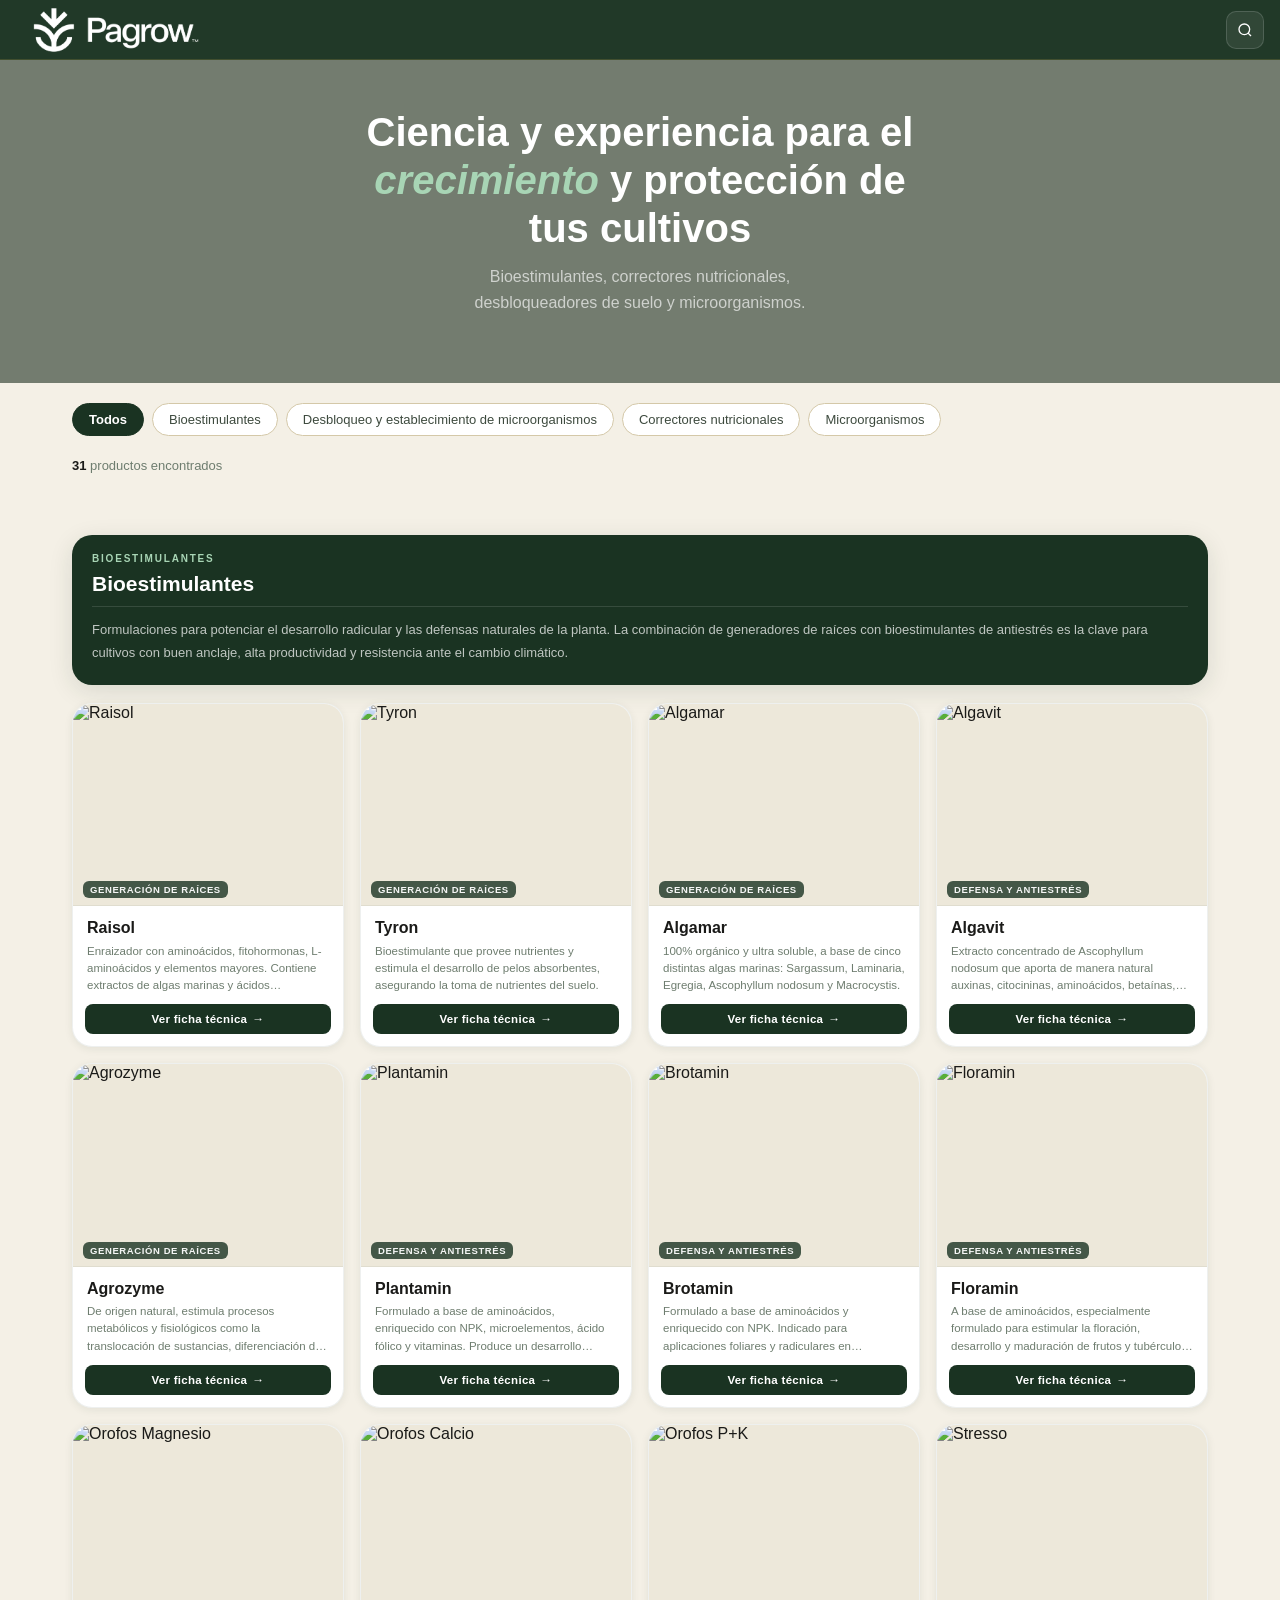
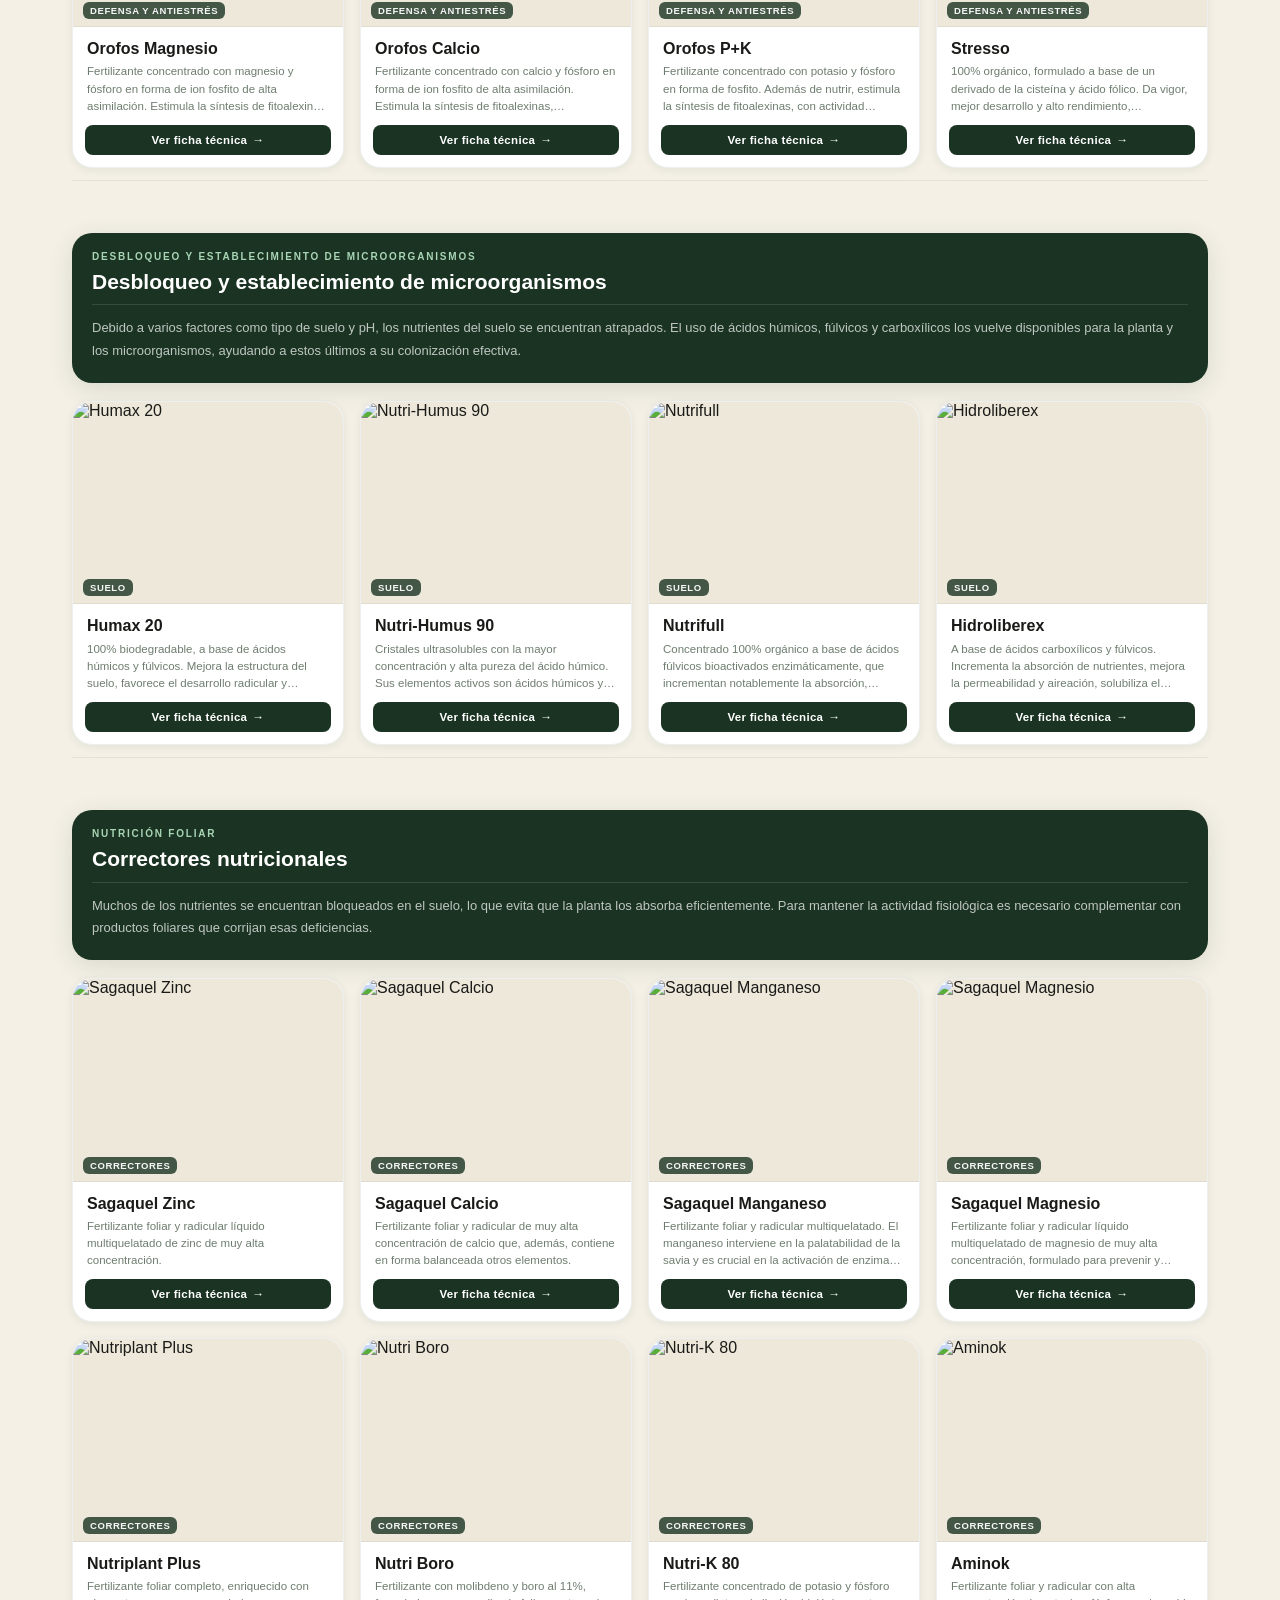
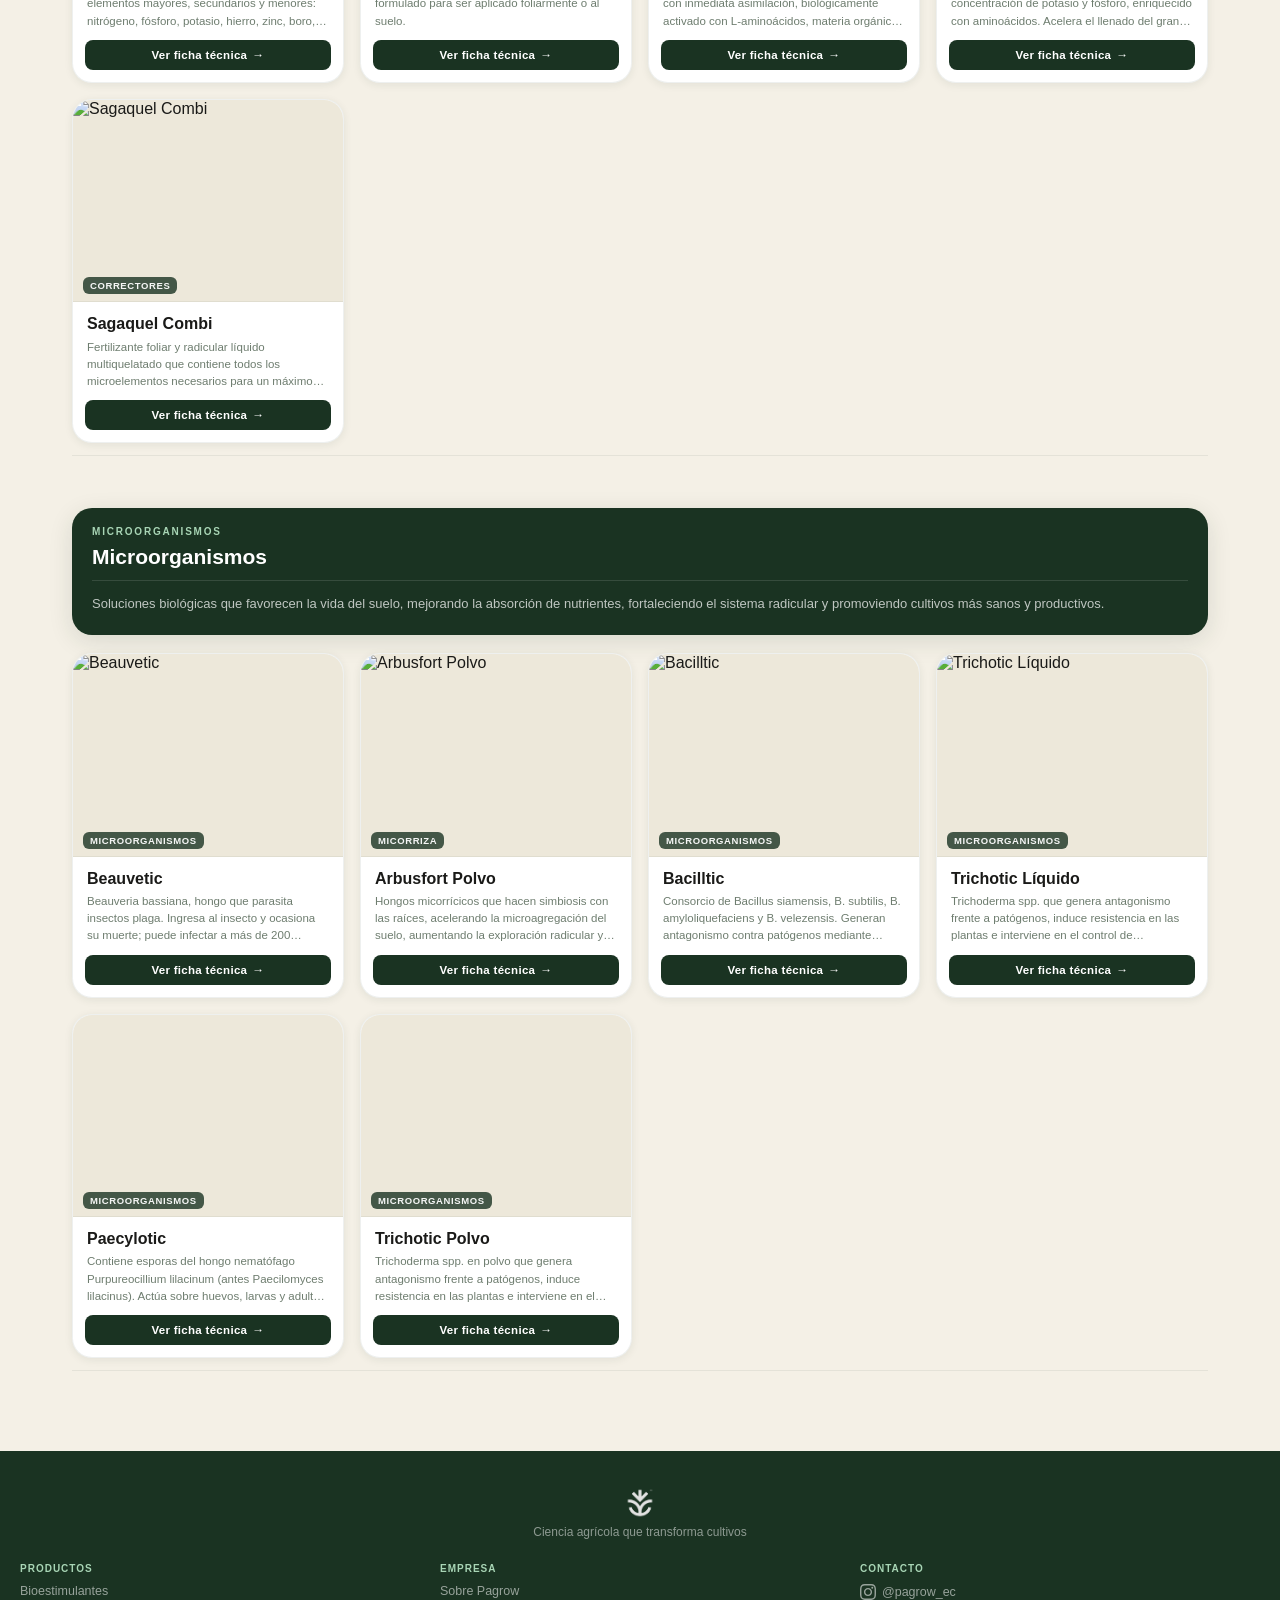
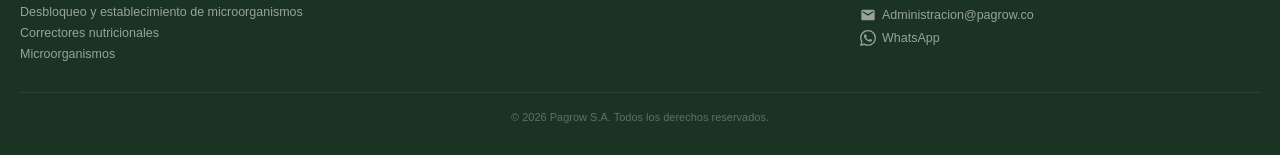
==== index.html @ 174c48c1 "correciones banner" ====
<!doctype html>
<html lang="es">
    <head>
        <meta charset="UTF-8" />
        <meta name="viewport" content="width=device-width, initial-scale=1.0" />
        <title>Pagrow – Catálogo de Productos Agrícolas</title>

        <!-- SEO -->
        <meta
            name="description"
            content="Catálogo de bioestimulantes, correctores nutricionales, desbloqueadores de suelo y microorganismos de Pagrow. Ciencia agrícola para el crecimiento y protección de tus cultivos en Ecuador."
        />
        <meta
            name="keywords"
            content="bioestimulantes, correctores nutricionales, microorganismos agrícolas, fertilizantes Ecuador, Pagrow, cultivos"
        />
        <meta name="robots" content="index, follow" />
        <meta name="author" content="Pagrow S.A." />

        <!-- Open Graph -->
        <meta property="og:type" content="website" />
        <meta
            property="og:title"
            content="Pagrow – Catálogo de Productos Agrícolas"
        />
        <meta
            property="og:description"
            content="Bioestimulantes, correctores nutricionales, desbloqueadores de suelo y microorganismos para potenciar tus cultivos."
        />
        <meta
            property="og:image"
            content="https://pagrow.es/assets/images/logos-pagrow/png/color/ISOTIPO_BLANCO.png"
        />
        <meta property="og:url" content="https://pagrow.es/" />
        <meta property="og:locale" content="es_EC" />

        <!-- Twitter -->
        <meta name="twitter:card" content="summary_large_image" />
        <meta
            name="twitter:title"
            content="Pagrow – Catálogo de Productos Agrícolas"
        />
        <meta
            name="twitter:description"
            content="Bioestimulantes, correctores nutricionales, desbloqueadores de suelo y microorganismos para potenciar tus cultivos."
        />
        <meta
            name="twitter:image"
            content="https://pagrow.es/assets/images/logos-pagrow/png/color/ISOTIPO_BLANCO.png"
        />

        <!-- Security Headers (meta fallback — enforce via server headers in production) -->
        <meta
            http-equiv="Content-Security-Policy"
            content="default-src 'self'; script-src 'self'; style-src 'self'; img-src 'self' data: https:; font-src 'self'; connect-src 'self'; object-src 'none'; base-uri 'self'; form-action 'self'; frame-ancestors 'none';"
        />
        <meta http-equiv="X-Content-Type-Options" content="nosniff" />
        <meta
            http-equiv="Referrer-Policy"
            content="strict-origin-when-cross-origin"
        />
        <meta
            http-equiv="Permissions-Policy"
            content="geolocation=(), microphone=(), camera=()"
        />

        <!-- Canonical -->
        <link rel="canonical" href="https://pagrow.es/" />

        <!-- Favicon -->
        <link
            rel="icon"
            type="image/png"
            sizes="32x32"
            href="assets/images/favicon/favicon-32x32.png"
        />
        <link
            rel="apple-touch-icon"
            href="assets/images/favicon/favicon-32x32.webp"
        />

        <!-- Structured Data -->
        <script type="application/ld+json">
            {
                "@context": "https://schema.org",
                "@type": "Organization",
                "name": "Pagrow S.A.",
                "url": "https://pagrow.es",
                "logo": "https://pagrow.es/assets/images/logos-pagrow/png/color/ISOTIPO_BLANCO.png",
                "description": "Bioestimulantes, correctores nutricionales, desbloqueadores de suelo y microorganismos para potenciar cultivos en Ecuador.",
                "areaServed": {
                    "@type": "Country",
                    "name": "Ecuador"
                }
            }
        </script>
        <script type="application/ld+json">
            {
                "@context": "https://schema.org",
                "@type": "WebSite",
                "name": "Pagrow – Catálogo de Productos Agrícolas",
                "url": "https://pagrow.es"
            }
        </script>

        <link rel="stylesheet" href="assets/css/styles.css" />
    </head>
    <body>
        <!-- ════════ HEADER ════════ -->
        <header class="header">
            <a href="#" class="logo">
                <img
                    src="assets/images/logos-pagrow/png/blanco-y-negro/HORIZONTAL_CLARO.png"
                    alt="Pagrow"
                    class="logo-img"
                    width="4501"
                    height="4501"
                />
            </a>
            <div class="header-actions">
                <button
                    class="icon-btn"
                    id="searchToggle"
                    title="Buscar"
                    aria-label="Abrir buscador de productos"
                >
                    <svg
                        width="16"
                        height="16"
                        viewBox="0 0 24 24"
                        fill="none"
                        stroke="currentColor"
                        stroke-width="2"
                        aria-hidden="true"
                        focusable="false"
                    >
                        <circle cx="11" cy="11" r="8" />
                        <path d="m21 21-4.35-4.35" />
                    </svg>
                </button>
            </div>
        </header>

        <!-- ════════ SEARCH ════════ -->
        <div class="search-wrap" id="searchWrap">
            <div class="search-input-row">
                <svg
                    class="s-icon"
                    width="15"
                    height="15"
                    viewBox="0 0 24 24"
                    fill="none"
                    stroke="currentColor"
                    stroke-width="2"
                    aria-hidden="true"
                    focusable="false"
                >
                    <circle cx="11" cy="11" r="8" />
                    <path d="m21 21-4.35-4.35" />
                </svg>
                <label for="searchInput" class="sr-only">Buscar producto</label>
                <input
                    type="text"
                    id="searchInput"
                    placeholder="Buscar producto, p. ej. Tyron, Beauvetic…"
                />
            </div>
        </div>

        <!-- ════════ HERO ════════ -->
        <section class="hero">
            <div class="hero-content">
                <h1>
                    Ciencia y experiencia para el <em>crecimiento</em> y
                    protección de tus cultivos
                </h1>
                <p>
                    Bioestimulantes, correctores nutricionales, desbloqueadores
                    de suelo y microorganismos.
                </p>
            </div>
        </section>

        <!-- ════════ CATALOG BODY ════════ -->
        <main class="catalog-body" id="catalogBody">
            <nav class="tab-bar" aria-label="Filtrar por categoría">
                <button class="tab-chip active" data-cat="all">Todos</button>
                <button class="tab-chip" data-cat="bioestimulantes">
                    Bioestimulantes
                </button>
                <button class="tab-chip" data-cat="suelo">
                    Desbloqueo y establecimiento de microorganismos
                </button>
                <button class="tab-chip" data-cat="correctores">
                    Correctores nutricionales
                </button>
                <button class="tab-chip" data-cat="micro">
                    Microorganismos
                </button>
            </nav>
            <div class="results-bar">
                <div class="results-count">
                    <strong id="resultsNum">30</strong> productos encontrados
                </div>
            </div>
            <div id="categorySections"></div>
            <div class="empty-state" id="emptyState">
                <div class="empty-title">Sin resultados</div>
                <div class="empty-sub">Prueba con otro nombre o categoría</div>
            </div>
        </main>

        <!-- ════════ FOOTER ════════ -->
        <footer class="footer">
            <div class="footer-logo">
                <img
                    src="assets/images/logos-pagrow/png/color/ISOTIPO_BLANCO.png"
                    alt="Isotipo Pagrow"
                    class="footer-logo-img"
                    width="4500"
                    height="4500"
                />
            </div>
            <div class="footer-tagline">
                Ciencia agrícola que transforma cultivos
            </div>
            <div class="footer-grid">
                <div class="footer-col">
                    <div class="footer-col-title">Productos</div>
                    <a href="index.html#bioestimulantes">Bioestimulantes</a>
                    <a href="index.html#suelo"
                        >Desbloqueo y establecimiento de microorganismos</a
                    >
                    <a href="index.html#correctores"
                        >Correctores nutricionales</a
                    >
                    <a href="index.html#micro">Microorganismos</a>
                </div>
                <div class="footer-col">
                    <div class="footer-col-title">Empresa</div>
                    <a href="sobre-nosotros.html">Sobre Pagrow</a>
                </div>
                <div class="footer-col">
                    <div class="footer-col-title">Contacto</div>
                    <a
                        href="https://www.instagram.com/pagrow_ec/"
                        target="_blank"
                        rel="noopener noreferrer"
                        ><svg xmlns="http://www.w3.org/2000/svg" width="16" height="16" viewBox="0 0 24 24" fill="currentColor" aria-hidden="true" style="vertical-align:-2px"><path d="M12 2.163c3.204 0 3.584.012 4.85.07 3.252.148 4.771 1.691 4.919 4.919.058 1.265.069 1.645.069 4.849 0 3.205-.012 3.584-.069 4.849-.149 3.225-1.664 4.771-4.919 4.919-1.266.058-1.644.07-4.85.07-3.204 0-3.584-.012-4.849-.07-3.26-.149-4.771-1.699-4.919-4.92-.058-1.265-.07-1.644-.07-4.849 0-3.204.013-3.583.07-4.849.149-3.227 1.664-4.771 4.919-4.919 1.266-.057 1.645-.069 4.849-.069zm0-2.163c-3.259 0-3.667.014-4.947.072-4.358.2-6.78 2.618-6.98 6.98-.059 1.281-.073 1.689-.073 4.948 0 3.259.014 3.668.072 4.948.2 4.358 2.618 6.78 6.98 6.98 1.281.058 1.689.072 4.948.072 3.259 0 3.668-.014 4.948-.072 4.354-.2 6.782-2.618 6.979-6.98.059-1.28.073-1.689.073-4.948 0-3.259-.014-3.667-.072-4.947-.196-4.354-2.617-6.78-6.979-6.98-1.281-.059-1.69-.073-4.949-.073zm0 5.838c-3.403 0-6.162 2.759-6.162 6.162s2.759 6.163 6.162 6.163 6.162-2.759 6.162-6.163c0-3.403-2.759-6.162-6.162-6.162zm0 10.162c-2.209 0-4-1.79-4-4 0-2.209 1.791-4 4-4s4 1.791 4 4c0 2.21-1.791 4-4 4zm6.406-11.845c-.796 0-1.441.645-1.441 1.44s.645 1.44 1.441 1.44c.795 0 1.439-.645 1.439-1.44s-.644-1.44-1.439-1.44z"/></svg> @pagrow_ec</a
                    >
                    <a href="mailto:Administracion@pagrow.co"
                        ><svg xmlns="http://www.w3.org/2000/svg" width="16" height="16" viewBox="0 0 24 24" fill="currentColor" aria-hidden="true" style="vertical-align:-2px"><path d="M20 4H4c-1.1 0-2 .9-2 2v12c0 1.1.9 2 2 2h16c1.1 0 2-.9 2-2V6c0-1.1-.9-2-2-2zm0 4l-8 5-8-5V6l8 5 8-5v2z"/></svg> Administracion@pagrow.co</a
                    >
                    <a
                        href="https://wa.me/593999406826?text=Hola%2C%20me%20gustar%C3%ADa%20obtener%20m%C3%A1s%20informaci%C3%B3n%20sobre%20los%20productos%20Pagrow."
                        target="_blank"
                        rel="noopener noreferrer"
                        ><svg xmlns="http://www.w3.org/2000/svg" width="16" height="16" viewBox="0 0 24 24" fill="currentColor" aria-hidden="true" style="vertical-align:-2px"><path d="M17.472 14.382c-.297-.149-1.758-.867-2.03-.967-.273-.099-.471-.148-.67.15-.197.297-.767.966-.94 1.164-.173.199-.347.223-.644.075-.297-.15-1.255-.463-2.39-1.475-.883-.788-1.48-1.761-1.653-2.059-.173-.297-.018-.458.13-.606.134-.133.298-.347.446-.52.149-.174.198-.298.298-.497.099-.198.05-.371-.025-.52-.075-.149-.669-1.612-.916-2.207-.242-.579-.487-.5-.669-.51-.173-.008-.371-.01-.57-.01-.198 0-.52.074-.792.372-.272.297-1.04 1.016-1.04 2.479 0 1.462 1.065 2.875 1.213 3.074.149.198 2.096 3.2 5.077 4.487.709.306 1.262.489 1.694.625.712.227 1.36.195 1.871.118.571-.085 1.758-.719 2.006-1.413.248-.694.248-1.289.173-1.413-.074-.124-.272-.198-.57-.347m-5.421 7.403h-.004a9.87 9.87 0 01-5.031-1.378l-.361-.214-3.741.982.998-3.648-.235-.374a9.86 9.86 0 01-1.51-5.26c.001-5.45 4.436-9.884 9.888-9.884 2.64 0 5.122 1.03 6.988 2.898a9.825 9.825 0 012.893 6.994c-.003 5.45-4.437 9.884-9.885 9.884m8.413-18.297A11.815 11.815 0 0012.05 0C5.495 0 .16 5.335.157 11.892c0 2.096.547 4.142 1.588 5.945L.057 24l6.305-1.654a11.882 11.882 0 005.683 1.448h.005c6.554 0 11.89-5.335 11.893-11.893a11.821 11.821 0 00-3.48-8.413z"/></svg> WhatsApp</a
                    >
                </div>
            </div>
            <div class="footer-bottom">
                <div class="footer-copy">
                    © 2026 Pagrow S.A. Todos los derechos reservados.
                </div>
            </div>
        </footer>

        <!-- ════════ MODAL ════════ -->
        <div
            class="modal-overlay"
            id="modalOverlay"
            role="dialog"
            aria-modal="true"
            aria-labelledby="modalName"
            aria-hidden="true"
        >
            <div class="modal-sheet" id="modalSheet">
                <div class="modal-handle"></div>
                <div class="modal-header">
                    <button
                        class="modal-close"
                        id="modalClose"
                        aria-label="Cerrar"
                    >
                        &#x2715;
                    </button>
                </div>
                <div class="modal-body" id="modalBody"></div>
            </div>
        </div>

        <script src="assets/js/data.js"></script>
        <script src="assets/js/app.js"></script>
    </body>
</html>
---- assets/css/styles.css ----
:root {
    --forest: #1a3322;
    --forest-mid: #2c5040;
    --sage: #4a7c5f;
    --moss: #6b9e7e;
    --mint: #a8d5b5;
    --cream: #f4f0e6;
    --parchment: #ede8da;
    --gold: #c8a84b;
    --gold-light: #e8c96a;
    --sand: #d4c8a8;
    --text-dark: #1a1a18;
    --text-mid: #3d4a3e;
    --text-light: #6e7d6f;
    --white: #ffffff;
    --shadow-sm: 0 2px 8px rgba(26, 51, 34, 0.08);
    --shadow-md: 0 6px 24px rgba(26, 51, 34, 0.12);
    --shadow-lg: 0 16px 48px rgba(26, 51, 34, 0.18);
    --radius-sm: 8px;
    --radius-md: 14px;
    --radius-lg: 20px;
    --radius-xl: 28px;
}

*,
*::before,
*::after {
    box-sizing: border-box;
    margin: 0;
    padding: 0;
}

html {
    scroll-behavior: smooth;
}

.sr-only {
    position: absolute;
    width: 1px;
    height: 1px;
    padding: 0;
    margin: -1px;
    overflow: hidden;
    clip: rect(0, 0, 0, 0);
    white-space: nowrap;
    border: 0;
}

body {
    font-family: Arial, sans-serif;
    background: var(--cream);
    color: var(--text-dark);
    min-height: 100vh;
    overflow-x: hidden;
}

/* ══════════════════ HEADER ══════════════════ */
.header {
    position: sticky;
    top: 0;
    z-index: 100;
    background: rgba(26, 51, 34, 0.97);
    backdrop-filter: blur(12px);
    border-bottom: 1px solid rgba(200, 168, 75, 0.2);
    padding: 0 16px;
    height: 60px;
    display: flex;
    align-items: center;
    justify-content: space-between;
}

.logo {
    display: flex;
    align-items: center;
    gap: 8px;
    text-decoration: none;
}
.logo-img {
    height: 200px;
    width: auto;
    display: block;
}
.footer-logo-img {
    height: 32px;
    width: auto;
    display: block;
    margin: 0 auto;
}

.header-actions {
    display: flex;
    gap: 6px;
    align-items: center;
}
.icon-btn {
    width: 38px;
    height: 38px;
    border: 1px solid rgba(255, 255, 255, 0.15);
    background: rgba(255, 255, 255, 0.07);
    border-radius: 10px;
    display: flex;
    align-items: center;
    justify-content: center;
    cursor: pointer;
    transition: all 0.2s;
    color: var(--white);
}
.icon-btn:hover {
    background: rgba(255, 255, 255, 0.15);
    border-color: var(--gold);
}

/* ══════════════════ SEARCH BAR ══════════════════ */
.search-wrap {
    background: var(--forest);
    padding: 10px 16px 12px;
    border-bottom: 1px solid rgba(200, 168, 75, 0.1);
    display: none;
}
.search-wrap.open {
    display: block;
}
.search-input-row {
    display: flex;
    gap: 8px;
    align-items: center;
    background: rgba(255, 255, 255, 0.1);
    border: 1px solid rgba(200, 168, 75, 0.25);
    border-radius: var(--radius-md);
    padding: 8px 14px;
}
.search-input-row input {
    flex: 1;
    background: none;
    border: none;
    outline: none;
    color: var(--white);
    font-family: Arial, sans-serif;
    font-size: 14px;
}
.search-input-row input::placeholder {
    color: rgba(255, 255, 255, 0.4);
}
.s-icon {
    color: rgba(255, 255, 255, 0.5);
    flex-shrink: 0;
}

/* ══════════════════ HERO ══════════════════ */
.hero {
    position: relative;
    overflow: hidden;
    background: url("../images/atardecer_banner.webp") center / cover no-repeat;
    padding: 48px 20px 44px;
    text-align: center;
}
.hero::before {
    content: "";
    position: absolute;
    inset: 0;
    background: rgba(10, 30, 15, 0.55);
}
.hero-content {
    position: relative;
    z-index: 1;
}
.hero h1 {
    font-family: Arial, sans-serif;
    font-size: clamp(26px, 7vw, 40px);
    line-height: 1.2;
    color: var(--white);
    margin-bottom: 12px;
    max-width: 560px;
    margin-left: auto;
    margin-right: auto;
}
.hero h1 em {
    font-style: italic;
    color: var(--mint);
}
.hero p {
    font-size: 16px;
    line-height: 1.6;
    color: rgba(255, 255, 255, 0.65);
    max-width: 380px;
    margin: 0 auto 24px;
}

/* ══════════════════ CATALOG BODY ══════════════════ */
.catalog-body {
    padding: 0 16px 40px;
}

.tab-bar {
    display: flex;
    gap: 8px;
    overflow-x: auto;
    padding: 20px 0 8px;
    scrollbar-width: none;
    -ms-overflow-style: none;
}
.tab-bar::-webkit-scrollbar {
    display: none;
}
.tab-chip {
    flex-shrink: 0;
    background: var(--white);
    border: 1.5px solid var(--sand);
    border-radius: 100px;
    padding: 8px 16px;
    font-size: 13px;
    color: var(--text-mid);
    cursor: pointer;
    transition: all 0.15s;
    white-space: nowrap;
}
.tab-chip:hover {
    border-color: var(--sage);
    color: var(--forest);
}
.tab-chip.active {
    background: var(--forest);
    border-color: var(--forest);
    color: var(--white);
    font-weight: 600;
}

.results-bar {
    display: flex;
    align-items: center;
    justify-content: space-between;
    padding: 14px 0 10px;
}
.results-count {
    font-size: 13px;
    color: var(--text-light);
}
.results-count strong {
    color: var(--text-dark);
    font-weight: 600;
}

/* ══════════════════ CATEGORY BANNER ══════════════════ */
.cat-banner {
    margin: 52px 0 18px;
    border-radius: var(--radius-lg);
    overflow: hidden;
    background: var(--forest);
    box-shadow: var(--shadow-md);
    animation: fadeInUp 0.35s ease both;
}

/* Inner content */
.cat-banner-inner {
    padding: 18px 20px 20px;
    position: relative;
    overflow: hidden;
}

/* Eyebrow — small label above the title */
.cat-eyebrow {
    font-size: 10px;
    font-weight: 700;
    text-transform: uppercase;
    letter-spacing: 1.8px;
    margin-bottom: 7px;
    color: var(--mint);
}

.cat-title {
    font-size: 21px;
    font-weight: 800;
    color: var(--white);
    line-height: 1.2;
    margin-bottom: 10px;
}

/* Separator line before description */
.cat-desc-wrap {
    border-top: 1px solid rgba(255, 255, 255, 0.12);
    padding-top: 12px;
}

.cat-desc {
    font-size: 13px;
    line-height: 1.75;
    color: rgba(255, 255, 255, 0.72);
}

/* ══════════════════ PRODUCT GRID ══════════════════ */
.product-grid {
    display: grid;
    grid-template-columns: 1fr 1fr;
    gap: 10px;
    padding-bottom: 12px;
    border-bottom: 1px solid rgba(26, 51, 34, 0.07);
}
@media (min-width: 480px) {
    .product-grid {
        grid-template-columns: repeat(2, 1fr);
        gap: 12px;
    }
}
@media (min-width: 700px) {
    .product-grid {
        grid-template-columns: repeat(3, 1fr);
        gap: 14px;
    }
    .catalog-body {
        padding: 0 24px 60px;
    }
}
@media (min-width: 1024px) {
    .product-grid {
        grid-template-columns: repeat(4, 1fr);
        gap: 16px;
    }
    .catalog-body {
        max-width: 1200px;
        margin: 0 auto;
        padding: 0 32px 80px;
    }
}

/* ══════════════════ PRODUCT BADGE ══════════════════ */
.product-badge {
    position: absolute;
    top: 10px;
    left: 10px;
    z-index: 2;
    background: var(--gold);
    color: var(--forest);
    font-size: 9.5px;
    font-weight: 800;
    text-transform: uppercase;
    letter-spacing: 0.8px;
    padding: 4px 9px;
    border-radius: 6px;
    box-shadow: 0 2px 8px rgba(200, 168, 75, 0.45);
    pointer-events: none;
    white-space: nowrap;
}

/* ══════════════════ PRODUCT CARD ══════════════════ */
.product-card {
    background: var(--white);
    border: 1px solid rgba(26, 51, 34, 0.07);
    border-radius: var(--radius-lg);
    overflow: hidden;
    cursor: pointer;
    transition: all 0.25s cubic-bezier(0.4, 0, 0.2, 1);
    display: flex;
    flex-direction: column;
    position: relative;
    box-shadow: var(--shadow-sm);
}
.product-card:hover {
    transform: translateY(-3px);
    box-shadow: var(--shadow-md);
    border-color: rgba(74, 124, 95, 0.25);
}
.product-card:active {
    transform: translateY(-1px);
}

.card-image {
    width: 100%;
    aspect-ratio: 4 / 3;
    overflow: hidden;
    background: var(--parchment);
    border-bottom: 1px solid rgba(26, 51, 34, 0.06);
}
.card-image img {
    width: 100%;
    height: 100%;
    object-fit: cover;
    display: block;
}

.card-top {
    padding: 10px 14px 6px;
    display: flex;
    align-items: center;
}
.cat-tag {
    font-size: 9.5px;
    letter-spacing: 0.6px;
    font-weight: 600;
    text-transform: uppercase;
    padding: 3px 7px;
    border-radius: 6px;
    white-space: nowrap;
}

/* category colors */
.cat-bio .cat-tag {
    background: #d4eddb;
    color: #2a6e42;
}
.cat-suelo .cat-tag {
    background: #edddd4;
    color: #6e4a2a;
}
.cat-correctores .cat-tag {
    background: #ede8d4;
    color: #6e5e2a;
}
.cat-micro .cat-tag {
    background: #e5d4ed;
    color: #5e2a6e;
}

.card-body {
    padding: 4px 14px 12px;
    flex: 1;
}
.product-name {
    font-family: Arial, sans-serif;
    font-size: 16px;
    font-weight: 700;
    color: var(--text-dark);
    margin-bottom: 5px;
    line-height: 1.2;
}
.product-desc {
    font-size: 11.5px;
    line-height: 1.5;
    color: var(--text-light);
    display: -webkit-box;
    -webkit-line-clamp: 3;
    -webkit-box-orient: vertical;
    overflow: hidden;
}

.card-footer {
    padding: 0 12px 12px;
}
.btn-ficha {
    width: 100%;
    padding: 8px 12px;
    background: var(--forest);
    color: var(--white);
    border: none;
    border-radius: var(--radius-sm);
    font-family: Arial, sans-serif;
    font-size: 11.5px;
    font-weight: 600;
    letter-spacing: 0.3px;
    cursor: pointer;
    display: flex;
    align-items: center;
    justify-content: center;
    gap: 5px;
    transition: all 0.2s;
}
.btn-ficha:hover {
    background: var(--forest-mid);
}
.btn-ficha .arrow {
    font-size: 12px;
    transition: transform 0.2s;
}
.product-card:hover .btn-ficha .arrow {
    transform: translateX(2px);
}

/* ══════════════════ MODAL ══════════════════ */
.modal-overlay {
    position: fixed;
    inset: 0;
    z-index: 1000;
    background: rgba(10, 20, 14, 0.75);
    backdrop-filter: blur(6px);
    display: flex;
    align-items: flex-end;
    opacity: 0;
    pointer-events: none;
    transition: opacity 0.3s;
}
.modal-overlay.open {
    opacity: 1;
    pointer-events: auto;
}
@media (min-width: 600px) {
    .modal-overlay {
        align-items: center;
        justify-content: center;
        padding: 20px;
    }
}

.modal-sheet {
    width: 100%;
    max-width: 560px;
    background: var(--white);
    border-radius: var(--radius-xl) var(--radius-xl) 0 0;
    max-height: 92vh;
    overflow-y: auto;
    transform: translateY(100%);
    transition: transform 0.35s cubic-bezier(0.4, 0, 0.2, 1);
    scrollbar-width: thin;
    scrollbar-color: var(--sand) transparent;
}
@media (min-width: 600px) {
    .modal-sheet {
        border-radius: var(--radius-xl);
        max-height: 85vh;
    }
}
.modal-overlay.open .modal-sheet {
    transform: translateY(0);
}

.modal-handle {
    width: 36px;
    height: 4px;
    background: var(--sand);
    border-radius: 2px;
    margin: 12px auto 0;
}
@media (min-width: 600px) {
    .modal-handle {
        display: none;
    }
}

.modal-header {
    position: sticky;
    top: 0;
    z-index: 10;
    background: transparent;
    padding: 10px 12px;
    display: flex;
    align-items: center;
    justify-content: flex-end;
    pointer-events: none; /* let clicks pass through transparent area */
}
.modal-product-icon {
    width: 50px;
    height: 50px;
    border-radius: var(--radius-md);
    flex-shrink: 0;
    object-fit: cover;
}
.modal-title-block {
    flex: 1;
    min-width: 0;
}
.modal-product-name {
    font-family: Arial, sans-serif;
    font-size: 20px;
    font-weight: 700;
    color: var(--text-dark);
    line-height: 1.2;
}
.modal-cat-label {
    font-size: 11px;
    color: var(--text-light);
    margin-top: 2px;
}
.modal-close {
    width: 36px;
    height: 36px;
    flex-shrink: 0;
    background: rgba(255, 255, 255, 0.92);
    backdrop-filter: blur(6px);
    -webkit-backdrop-filter: blur(6px);
    border: none;
    border-radius: 10px;
    cursor: pointer;
    display: flex;
    align-items: center;
    justify-content: center;
    font-size: 18px;
    color: var(--text-mid);
    transition: all 0.2s;
    pointer-events: auto; /* restore clicks — parent header is pointer-events: none */
    box-shadow: 0 2px 8px rgba(0, 0, 0, 0.15);
}
.modal-close:hover {
    background: var(--sand);
    color: var(--forest);
}

.modal-body {
    padding: 20px 16px 24px;
}

.modal-desc {
    font-size: 14px;
    line-height: 1.7;
    color: var(--text-mid);
    margin-bottom: 20px;
}

.info-grid {
    display: grid;
    grid-template-columns: 1fr 1fr;
    gap: 10px;
    margin-bottom: 20px;
}
.info-card {
    background: var(--cream);
    border: 1px solid rgba(26, 51, 34, 0.07);
    border-radius: var(--radius-md);
    padding: 12px;
}
.info-card-label {
    font-size: 10px;
    font-weight: 600;
    text-transform: uppercase;
    letter-spacing: 0.8px;
    color: var(--text-light);
    margin-bottom: 4px;
}
.info-card-value {
    font-size: 13px;
    font-weight: 600;
    color: var(--forest);
}

.benefits-title {
    font-size: 13px;
    font-weight: 600;
    color: var(--text-dark);
    text-transform: uppercase;
    letter-spacing: 0.6px;
    margin-bottom: 10px;
}
.benefits-list {
    list-style: none;
    display: flex;
    flex-direction: column;
    gap: 6px;
    margin-bottom: 20px;
}
.benefit-item {
    display: flex;
    align-items: flex-start;
    gap: 8px;
    font-size: 13px;
    line-height: 1.5;
    color: var(--text-mid);
}
.benefit-dot {
    width: 18px;
    height: 18px;
    flex-shrink: 0;
    margin-top: 1px;
    background: rgba(74, 124, 95, 0.12);
    border-radius: 50%;
    display: flex;
    align-items: center;
    justify-content: center;
    font-size: 10px;
    color: var(--sage);
}

.composition-box {
    background: linear-gradient(135deg, var(--forest), var(--forest-mid));
    border-radius: var(--radius-md);
    padding: 14px 16px;
    margin-bottom: 20px;
}
.composition-title {
    font-size: 11px;
    font-weight: 600;
    text-transform: uppercase;
    letter-spacing: 0.8px;
    color: var(--mint);
    margin-bottom: 8px;
}
.composition-text {
    font-size: 13px;
    color: rgba(255, 255, 255, 0.8);
    line-height: 1.6;
}

.modal-actions {
    display: flex;
    flex-direction: column;
    gap: 8px;
}
.btn-download {
    display: flex;
    align-items: center;
    justify-content: center;
    gap: 8px;
    width: 100%;
    padding: 14px;
    background: linear-gradient(135deg, var(--gold), var(--gold-light));
    color: var(--forest);
    font-family: Arial, sans-serif;
    font-size: 14px;
    font-weight: 700;
    border: none;
    border-radius: var(--radius-md);
    cursor: pointer;
    text-decoration: none;
    transition: all 0.2s;
    box-shadow: 0 4px 16px rgba(200, 168, 75, 0.35);
}
.btn-download:hover {
    transform: translateY(-1px);
    box-shadow: 0 6px 20px rgba(200, 168, 75, 0.45);
}
.btn-contact {
    display: flex;
    align-items: center;
    justify-content: center;
    gap: 8px;
    width: 100%;
    padding: 12px;
    background: rgba(26, 51, 34, 0.06);
    color: var(--forest);
    font-family: Arial, sans-serif;
    font-size: 13px;
    font-weight: 600;
    border: 1.5px solid rgba(26, 51, 34, 0.15);
    border-radius: var(--radius-md);
    cursor: pointer;
    text-decoration: none;
    transition: all 0.2s;
}
.btn-contact:hover {
    background: rgba(26, 51, 34, 0.1);
}

/* ══════════════════ EMPTY STATE ══════════════════ */
.empty-state {
    text-align: center;
    padding: 60px 20px;
    display: none;
}
.empty-state.visible {
    display: block;
}
.empty-title {
    font-family: Arial, sans-serif;
    font-size: 20px;
    color: var(--text-dark);
    margin-bottom: 6px;
}
.empty-sub {
    font-size: 13px;
    color: var(--text-light);
}

/* ══════════════════ FOOTER ══════════════════ */
.footer {
    background: var(--forest);
    padding: 36px 20px 32px;
    text-align: center;
}
.footer-logo {
    margin-bottom: 6px;
    display: flex;
    justify-content: center;
}
.footer-tagline {
    font-size: 12px;
    color: rgba(255, 255, 255, 0.5);
    margin-bottom: 24px;
}
.footer-grid {
    display: grid;
    grid-template-columns: 1fr 1fr;
    gap: 20px;
    text-align: left;
    margin-bottom: 24px;
}
@media (min-width: 600px) {
    .footer-grid {
        grid-template-columns: repeat(3, 1fr);
    }
}
.footer-col-title {
    font-size: 10px;
    font-weight: 700;
    text-transform: uppercase;
    letter-spacing: 1px;
    color: var(--mint);
    margin-bottom: 10px;
}
.footer-col a {
    display: flex;
    align-items: center;
    gap: 6px;
    font-size: 12.5px;
    color: rgba(255, 255, 255, 0.55);
    text-decoration: none;
    margin-bottom: 7px;
    transition: color 0.15s;
}
.footer-col a:hover {
    color: var(--white);
}
.footer-bottom {
    border-top: 1px solid rgba(255, 255, 255, 0.08);
    padding-top: 18px;
    display: flex;
    flex-direction: column;
    align-items: center;
    gap: 8px;
}
.footer-copy {
    font-size: 11px;
    color: rgba(255, 255, 255, 0.3);
}

/* ══════════════════ ANIMATIONS ══════════════════ */
@keyframes fadeInUp {
    from {
        opacity: 0;
        transform: translateY(16px);
    }
    to {
        opacity: 1;
        transform: translateY(0);
    }
}
.product-card {
    animation: fadeInUp 0.4s ease both;
}

/* ══════════════════ CARD: OVERLAY TAG + FOOTER ══════════════════ */
.card-image {
    position: relative;
}

.card-tag-overlay {
    position: absolute;
    bottom: 8px;
    left: 10px;
    z-index: 1;
}
.card-tag-overlay .cat-tag {
    background: rgba(26, 51, 34, 0.8);
    color: rgba(255, 255, 255, 0.95);
    backdrop-filter: blur(4px);
    -webkit-backdrop-filter: blur(4px);
}
.card-body {
    padding: 12px 14px 10px;
}
.card-footer {
    padding: 0 12px 12px;
    display: flex;
    align-items: center;
    gap: 8px;
}
.btn-ficha {
    flex: 1;
    width: auto;
}

/* ══════════════════ MODAL: BANNER SPLIT + TAGLINE + CHIPS ══════════════════ */
.modal-body {
    padding: 35px 0 30px;
}

.modal-banner {
    position: relative;
    height: 160px;
    display: flex;
    overflow: visible;
    margin-bottom: 80px; /* mirrors top padding for symmetric bottom overflow */
}
.modal-banner-product {
    width: 42%;
    background: #005b35;
    flex-shrink: 0;
    position: relative; /* anchor for absolute product img */
    overflow: visible;
}
.modal-banner-product-img {
    /* Absolutely centered on the banner — overflows equally above and below */
    position: absolute;
    top: 50%;
    left: 50%;
    transform: translate(-50%, -50%);
    height: 320px;
    width: auto;
    z-index: 5;
    filter: drop-shadow(0 16px 32px rgba(0, 0, 0, 0.55))
        drop-shadow(0 2px 8px rgba(0, 0, 0, 0.3));
}
.modal-banner-deco {
    flex: 1;
    overflow: hidden;
    position: relative;
}
/* top gradient scrim for text readability */
.modal-banner-deco::before {
    content: "";
    position: absolute;
    inset: 0;
    background: linear-gradient(
        to bottom,
        rgba(0, 20, 10, 0.58) 0%,
        transparent 70%
    );
    z-index: 2;
    pointer-events: none;
}
.modal-banner-deco-img {
    width: 100%;
    height: 100%;
    object-fit: cover;
    object-position: center;
    display: block;
}
.modal-banner-title {
    position: absolute;
    top: 12px;
    left: 14px;
    right: 10px;
    z-index: 3;
}
.modal-banner-name {
    font-size: 22px;
    font-weight: 800;
    color: #ffffff;
    line-height: 1.1;
    letter-spacing: -0.2px;
    text-shadow: 0 2px 10px rgba(0, 0, 0, 0.55);
}
.modal-banner-cat {
    font-size: 10.5px;
    font-weight: 700;
    color: #ffcd00;
    text-transform: uppercase;
    letter-spacing: 0.9px;
    margin-top: 5px;
    text-shadow: 0 1px 6px rgba(0, 0, 0, 0.55);
}
.modal-tagline {
    font-size: 13.5px;
    line-height: 1.65;
    color: var(--text-mid);
    padding: 14px 16px;
    margin: 16px 16px 0;
    background: rgba(200, 168, 75, 0.07);
    border-left: 3px solid var(--gold);
    border-radius: 0 var(--radius-sm) var(--radius-sm) 0;
}
.modal-chips-row {
    display: flex;
    gap: 6px;
    flex-wrap: wrap;
    padding: 12px 16px 0;
}
.mchip {
    font-size: 9.5px;
    font-weight: 700;
    text-transform: uppercase;
    letter-spacing: 0.7px;
    padding: 4px 10px;
    border-radius: 20px;
    line-height: 1.4;
}
.cat-bio-mchip {
    background: #d4eddb;
    color: #1d5732;
}
.cat-suelo-mchip {
    background: #edddd4;
    color: #6e3a1a;
}
.cat-correctores-mchip {
    background: #ede8d4;
    color: #5e4e1a;
}
.cat-micro-mchip {
    background: #e5d4ed;
    color: #4e1a6e;
}

/* ══════════════════ MODAL: BENEFITS GRID ══════════════════ */
.modal-section-label {
    font-size: 10px;
    font-weight: 700;
    text-transform: uppercase;
    letter-spacing: 1px;
    color: var(--text-light);
    padding: 18px 16px 10px;
}
.modal-benefits-grid {
    display: grid;
    grid-template-columns: 1fr 1fr;
    gap: 8px;
    padding: 0 16px;
}
@media (max-width: 340px) {
    .modal-benefits-grid {
        grid-template-columns: 1fr;
    }
}
.mbenefit-card {
    display: flex;
    align-items: flex-start;
    gap: 8px;
    padding: 10px 12px;
    background: var(--cream);
    border: 1px solid rgba(26, 51, 34, 0.08);
    border-radius: var(--radius-sm);
    font-size: 12px;
    line-height: 1.45;
    color: var(--text-mid);
}
.mbenefit-icon {
    flex-shrink: 0;
    width: 16px;
    height: 16px;
    background: linear-gradient(135deg, var(--sage), var(--moss));
    border-radius: 50%;
    display: flex;
    align-items: center;
    justify-content: center;
    font-size: 8px;
    color: #fff;
    margin-top: 1px;
    font-weight: 700;
}

/* ══════════════════ ACCORDION ══════════════════ */
.modal-accordions {
    margin: 18px 16px 0;
    border: 1px solid rgba(26, 51, 34, 0.1);
    border-radius: var(--radius-md);
    overflow: hidden;
}
.modal-accordion {
    border-bottom: 1px solid rgba(26, 51, 34, 0.08);
}
.modal-accordion:last-child {
    border-bottom: none;
}

.accordion-trigger {
    width: 100%;
    display: flex;
    align-items: center;
    justify-content: space-between;
    padding: 13px 16px;
    background: none;
    border: none;
    cursor: pointer;
    text-align: left;
    color: inherit;
    transition: background 0.15s;
}
.accordion-trigger:hover {
    background: var(--cream);
}
.acc-title {
    font-size: 13px;
    font-weight: 600;
    color: var(--text-dark);
}
.accordion-chevron {
    font-size: 18px;
    color: var(--text-light);
    transition: transform 0.25s ease;
    line-height: 1;
    flex-shrink: 0;
    user-select: none;
}
.modal-accordion.open .accordion-chevron {
    transform: rotate(90deg);
}

/* CSS grid-template-rows trick: smooth height without fixed max-height */
.accordion-body {
    display: grid;
    grid-template-rows: 0fr;
    transition: grid-template-rows 0.28s ease;
}
.modal-accordion.open .accordion-body {
    grid-template-rows: 1fr;
}
.accordion-inner {
    overflow: hidden;
    padding: 0 16px;
    transition: padding 0.28s ease;
}
.modal-accordion.open .accordion-inner {
    padding: 4px 16px 14px;
}
.accordion-inner p {
    font-size: 13px;
    line-height: 1.7;
    color: var(--text-mid);
    margin: 0;
}

.comp-list {
    list-style: none;
    display: flex;
    flex-direction: column;
    gap: 5px;
    margin: 0;
    padding: 0;
}
.comp-list li {
    font-size: 12.5px;
    color: var(--text-mid);
    line-height: 1.5;
    padding-left: 14px;
    position: relative;
}
.comp-list li::before {
    content: "·";
    position: absolute;
    left: 2px;
    color: var(--sage);
    font-size: 18px;
    line-height: 1;
    top: -1px;
}

.modal-actions {
    margin: 20px 16px 0;
}

/* ══════════════════ ABOUT PAGE ══════════════════ */
.about-section {
    padding: 48px 20px;
    max-width: 720px;
    margin: 0 auto;
}

.about-section-label {
    font-size: 11px;
    font-weight: 700;
    letter-spacing: 0.12em;
    text-transform: uppercase;
    color: var(--sage);
    margin-bottom: 12px;
}

.about-mission-text {
    font-size: 17px;
    line-height: 1.75;
    color: var(--text-mid);
    border-left: 3px solid var(--gold);
    padding-left: 20px;
    margin-top: 0;
}

.about-products-grid {
    display: grid;
    grid-template-columns: 1fr 1fr;
    gap: 16px;
    margin-top: 8px;
}

@media (max-width: 480px) {
    .about-products-grid {
        grid-template-columns: 1fr;
    }
}

.about-product-card {
    background: var(--white);
    border: 1px solid var(--parchment);
    border-radius: var(--radius-md);
    padding: 20px;
    box-shadow: var(--shadow-sm);
}

.about-product-card-title {
    font-size: 14px;
    font-weight: 700;
    color: var(--forest);
    margin-bottom: 6px;
}

.about-product-card-desc {
    font-size: 13px;
    line-height: 1.6;
    color: var(--text-light);
}

.about-divider {
    border: none;
    border-top: 1px solid var(--parchment);
    margin: 0 20px;
}

.about-cta {
    padding: 48px 20px 64px;
    text-align: center;
}

.about-cta .btn-download {
    display: inline-flex;
    width: auto;
    text-decoration: none;
}
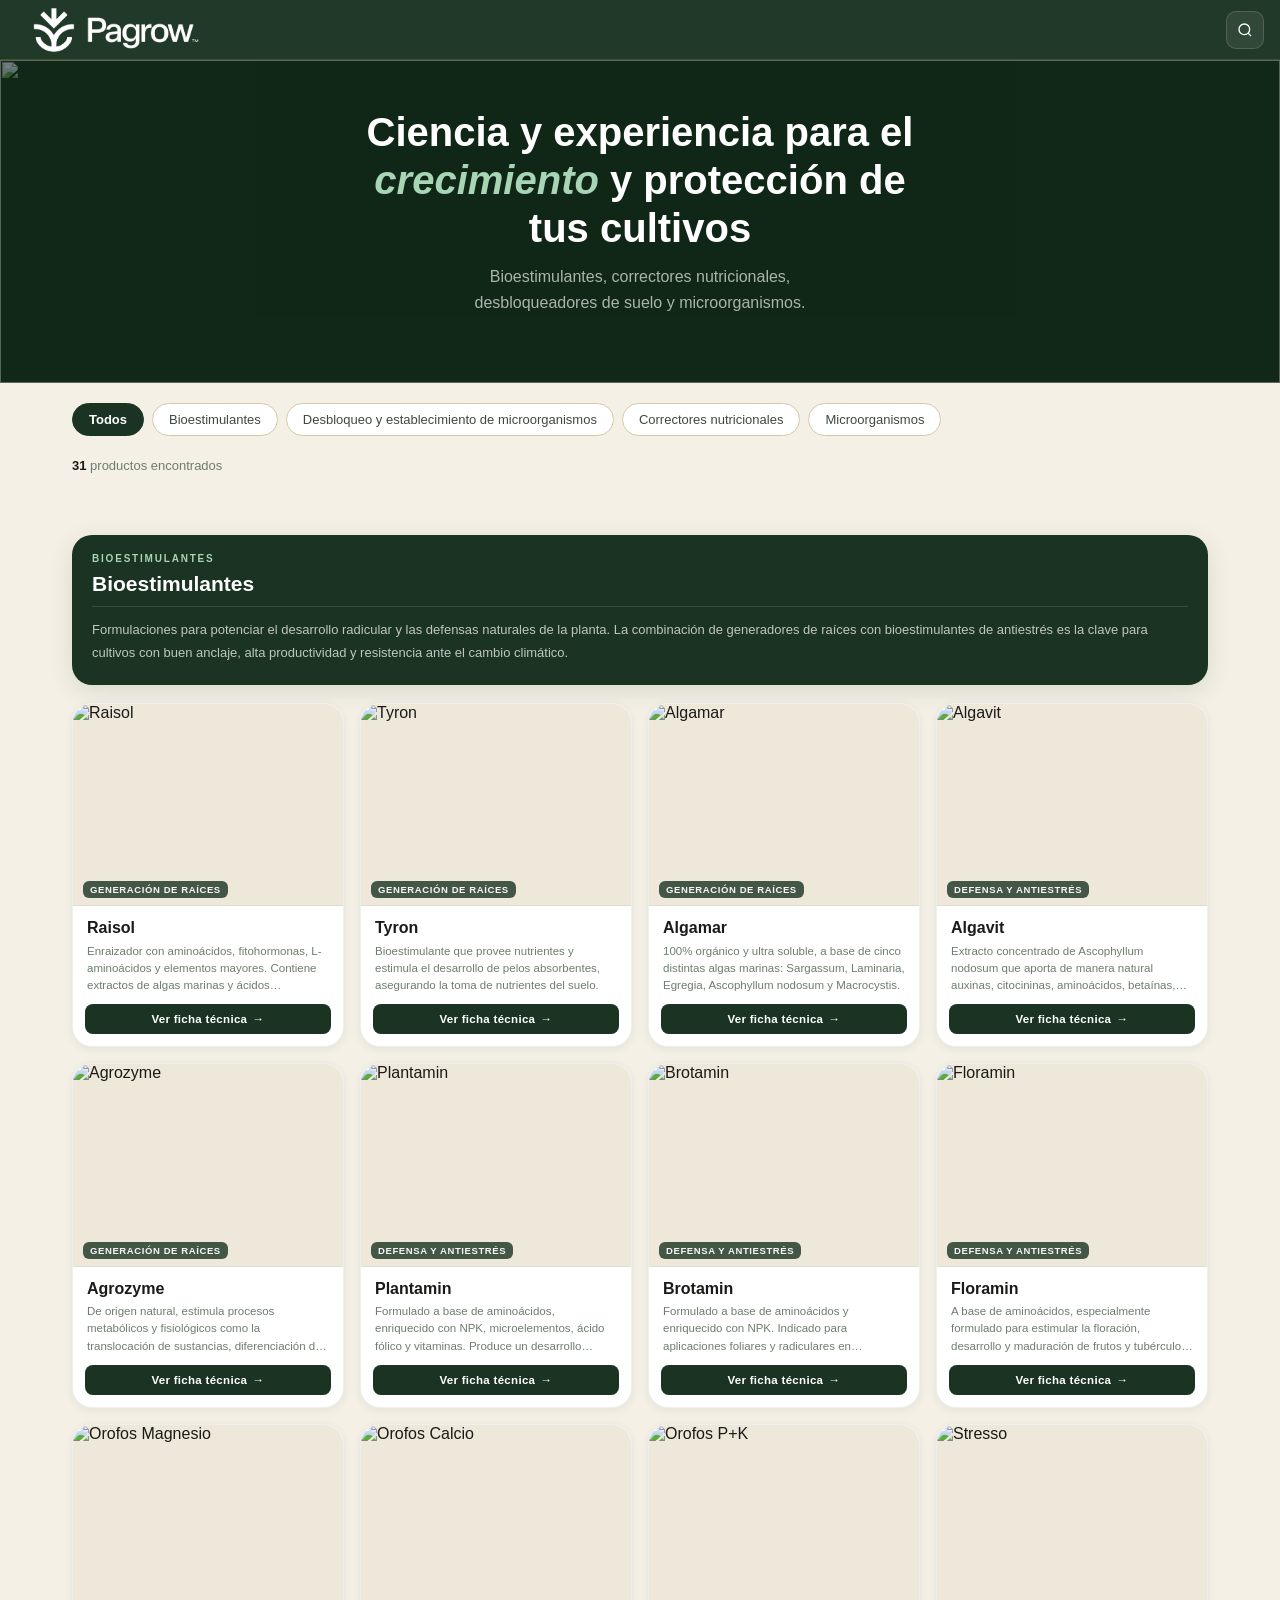
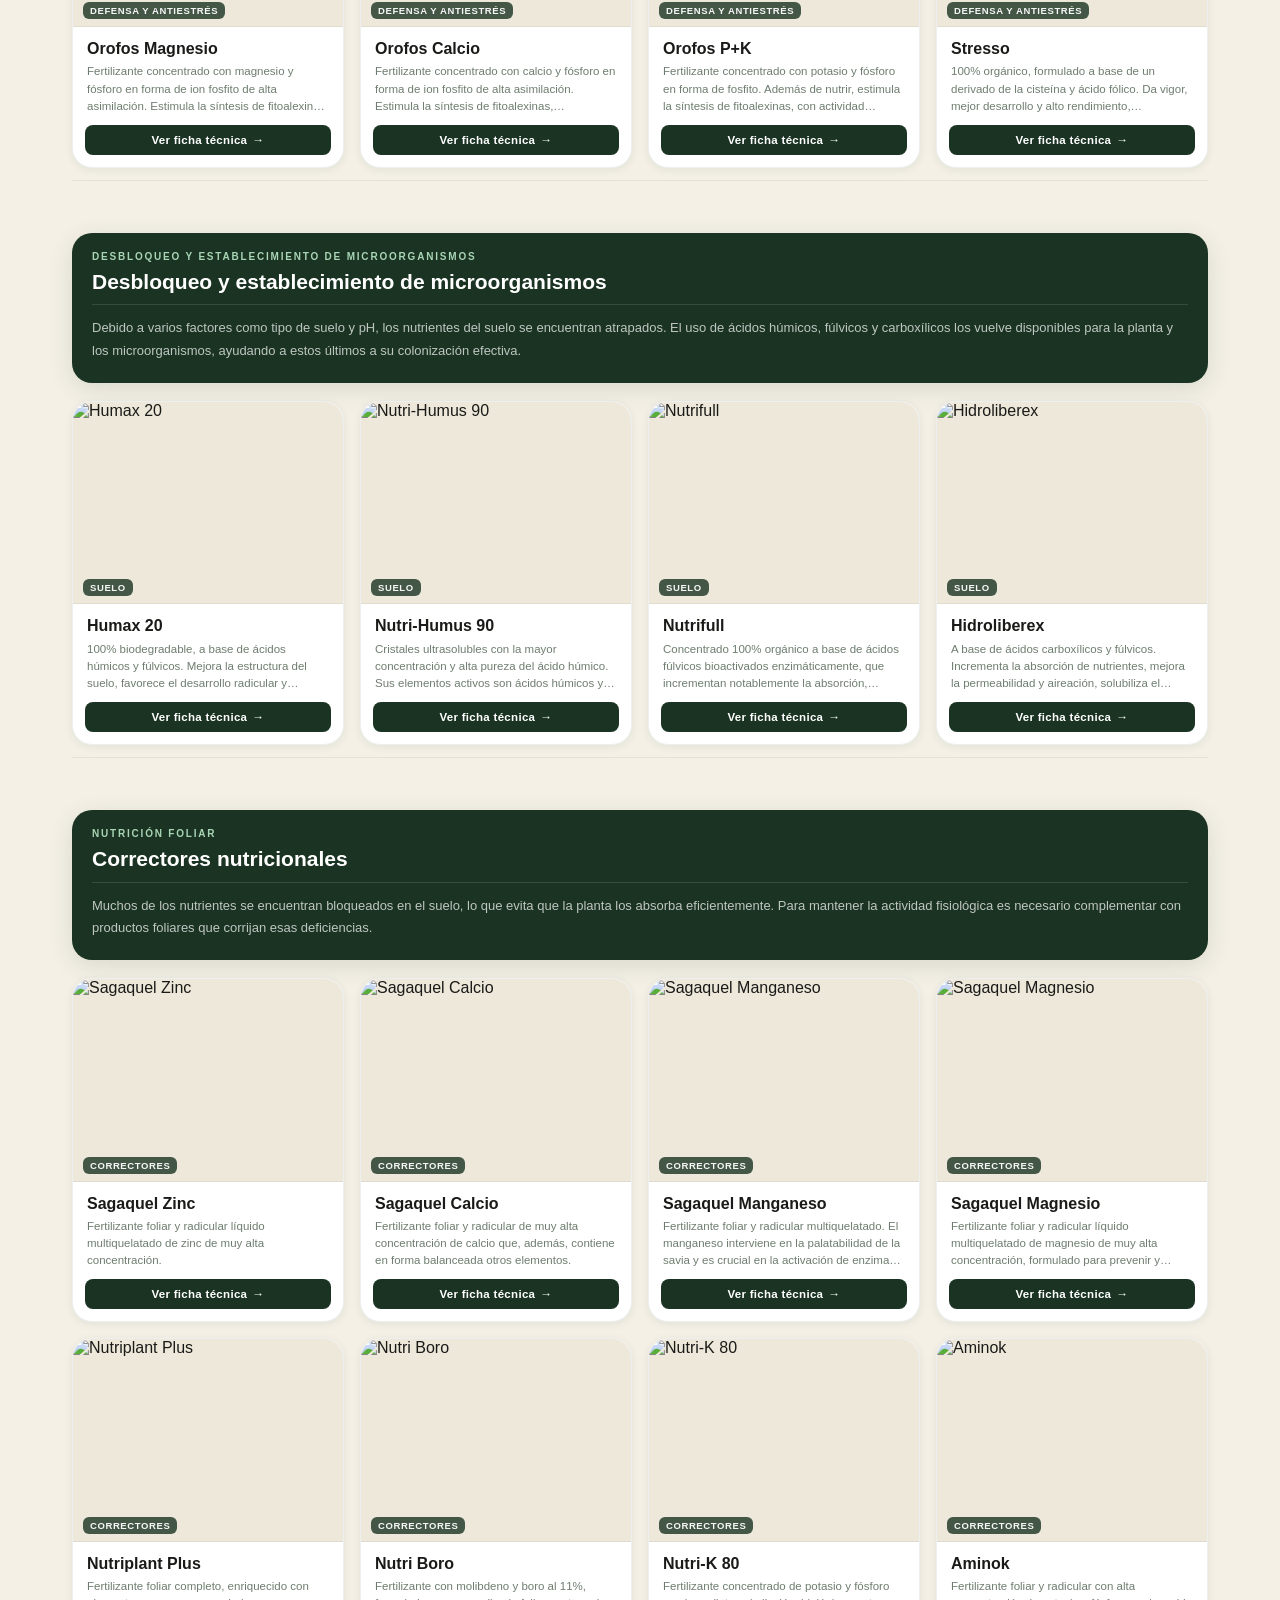
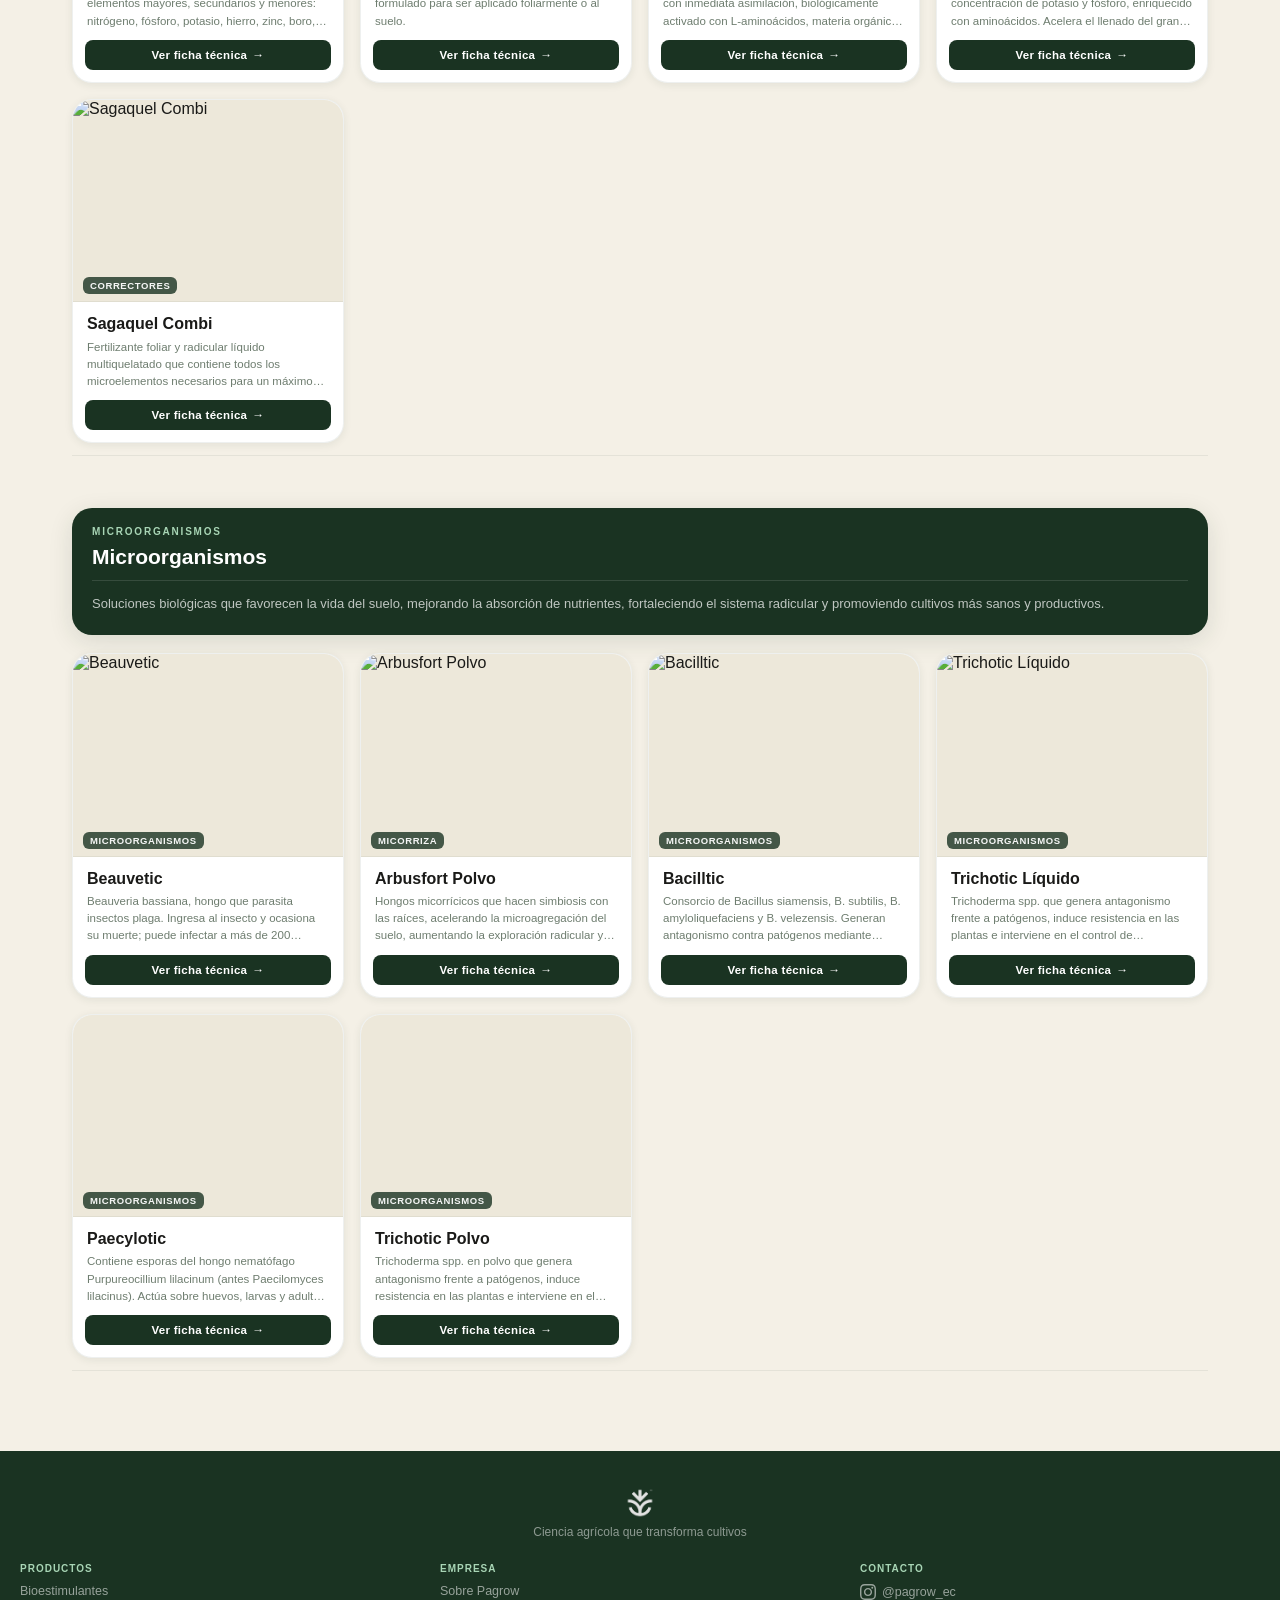
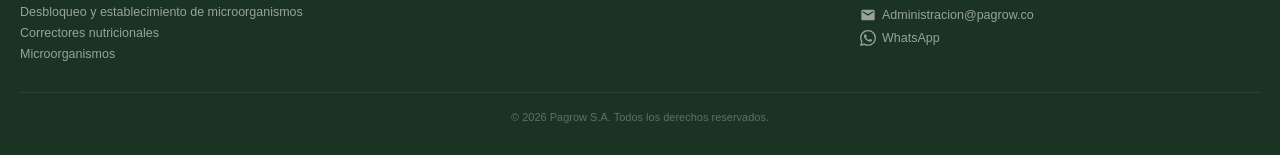
==== commit f31465d8: "style" ====
--- a/index.html
+++ b/index.html
@@ -169,6 +169,13 @@
 
         <!-- ════════ HERO ════════ -->
         <section class="hero">
+            <img
+                src="assets/images/atardecer_banner.webp"
+                alt=""
+                class="hero-bg"
+                aria-hidden="true"
+                fetchpriority="high"
+            />
             <div class="hero-content">
                 <h1>
                     Ciencia y experiencia para el <em>crecimiento</em> y
--- a/assets/css/styles.css
+++ b/assets/css/styles.css
@@ -150,19 +150,29 @@
 .hero {
     position: relative;
     overflow: hidden;
-    background: url("../images/atardecer_banner.webp") center / cover no-repeat;
+    background: var(--forest);
     padding: 48px 20px 44px;
     text-align: center;
+}
+.hero-bg {
+    position: absolute;
+    inset: 0;
+    width: 100%;
+    height: 100%;
+    object-fit: cover;
+    object-position: center;
+    display: block;
 }
 .hero::before {
     content: "";
     position: absolute;
     inset: 0;
     background: rgba(10, 30, 15, 0.55);
+    z-index: 1;
 }
 .hero-content {
     position: relative;
-    z-index: 1;
+    z-index: 2;
 }
 .hero h1 {
     font-family: Arial, sans-serif;
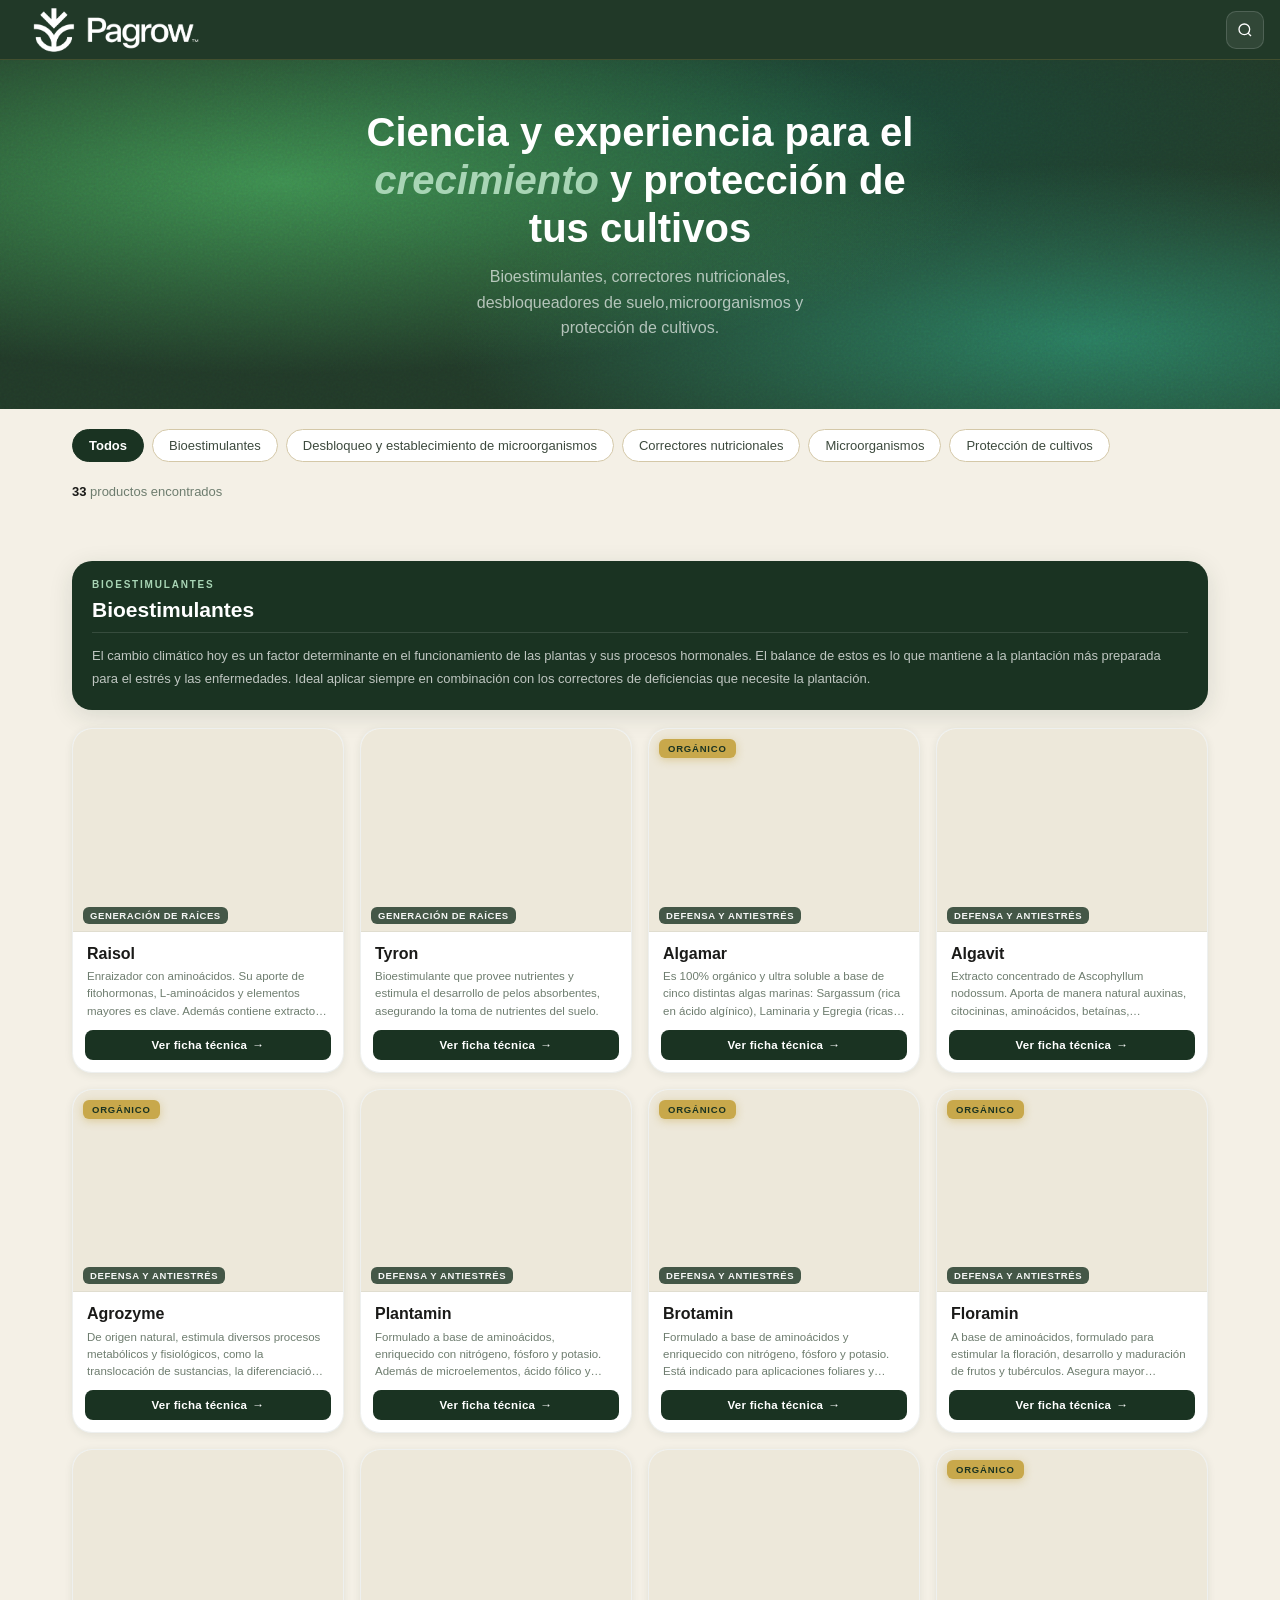
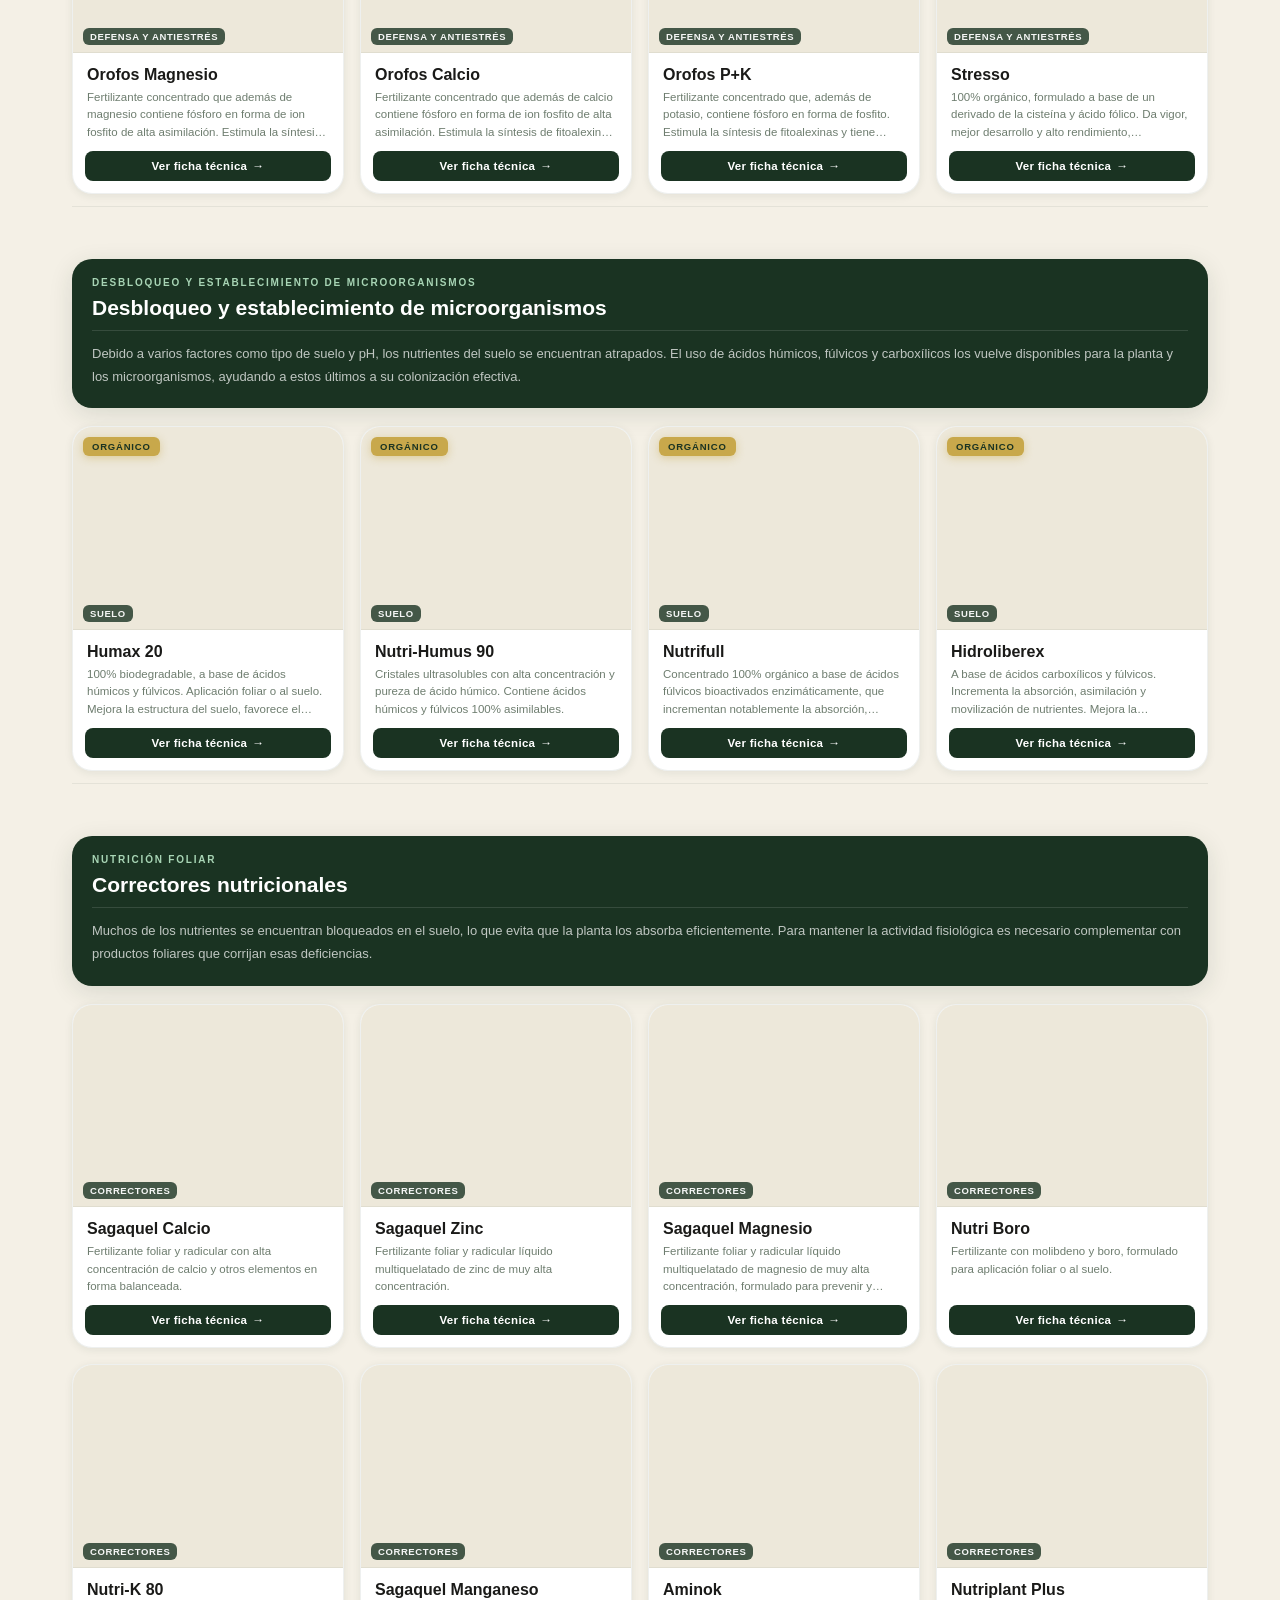
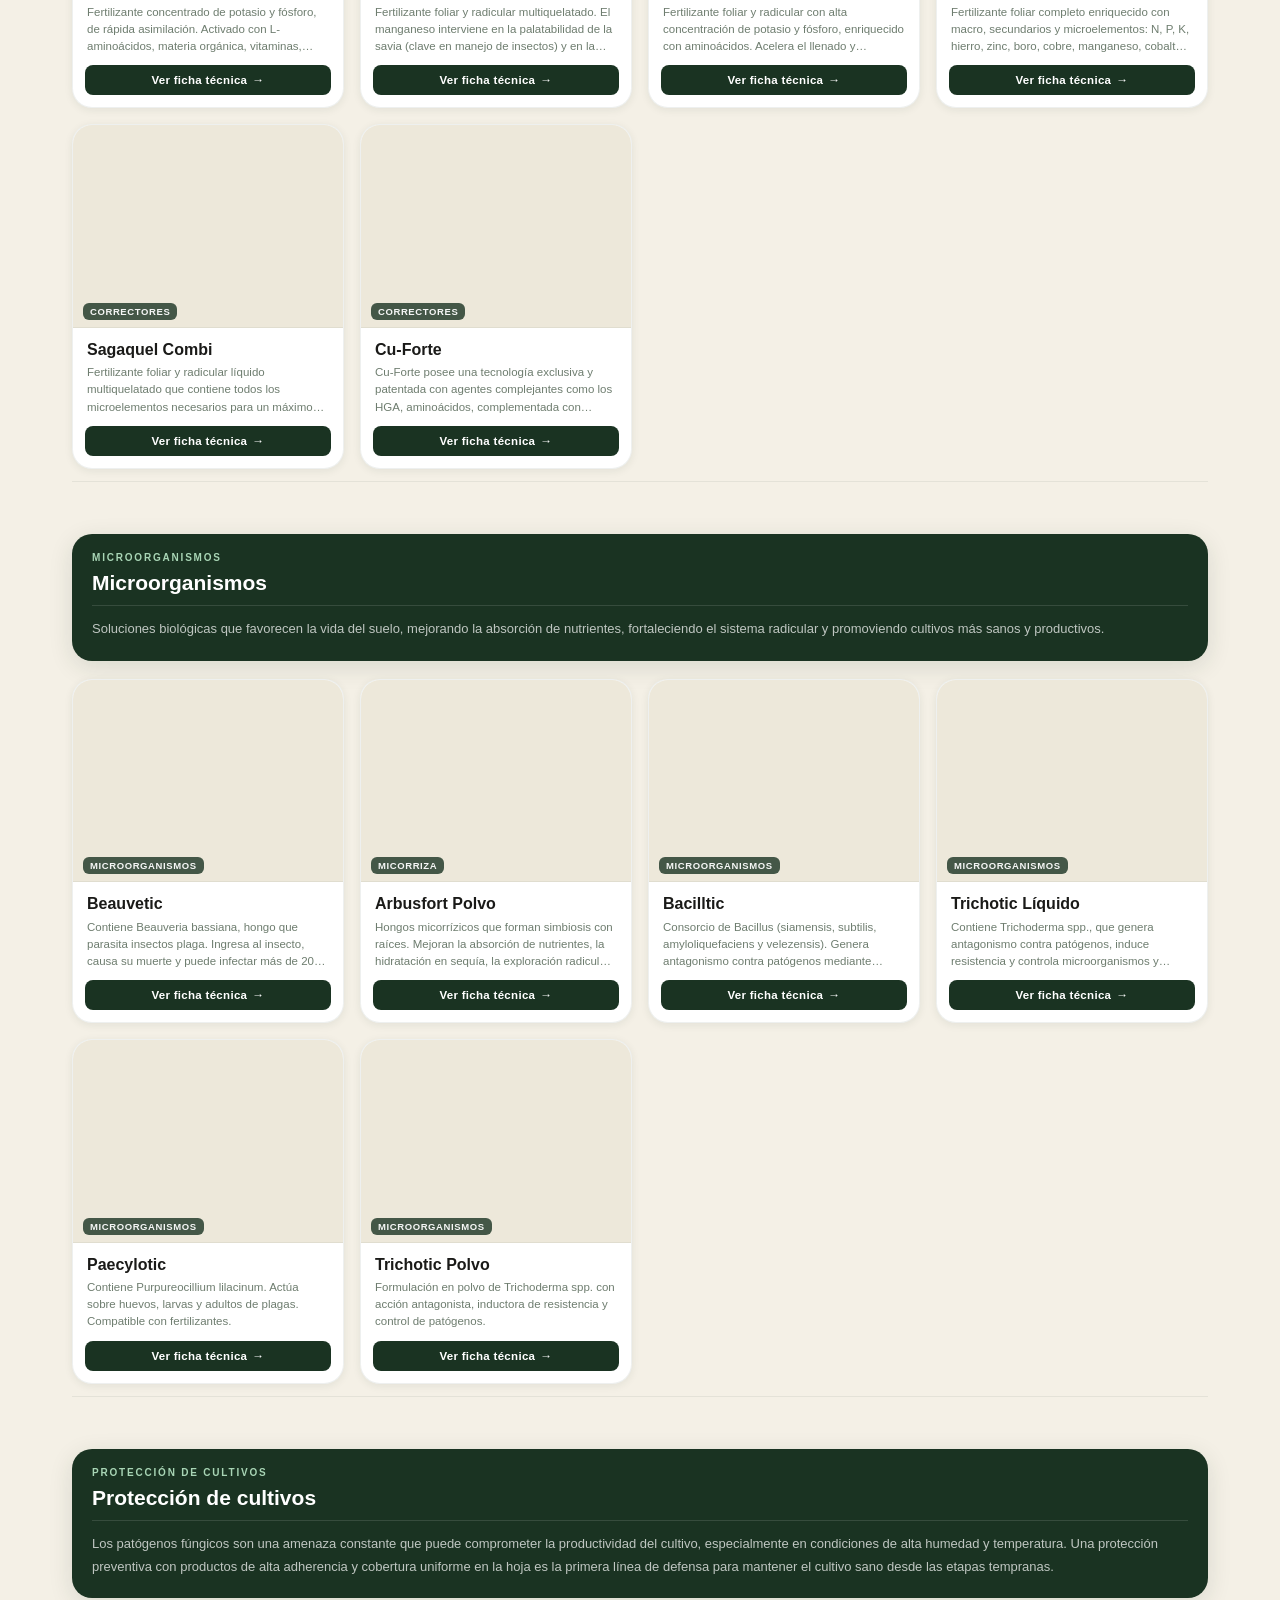
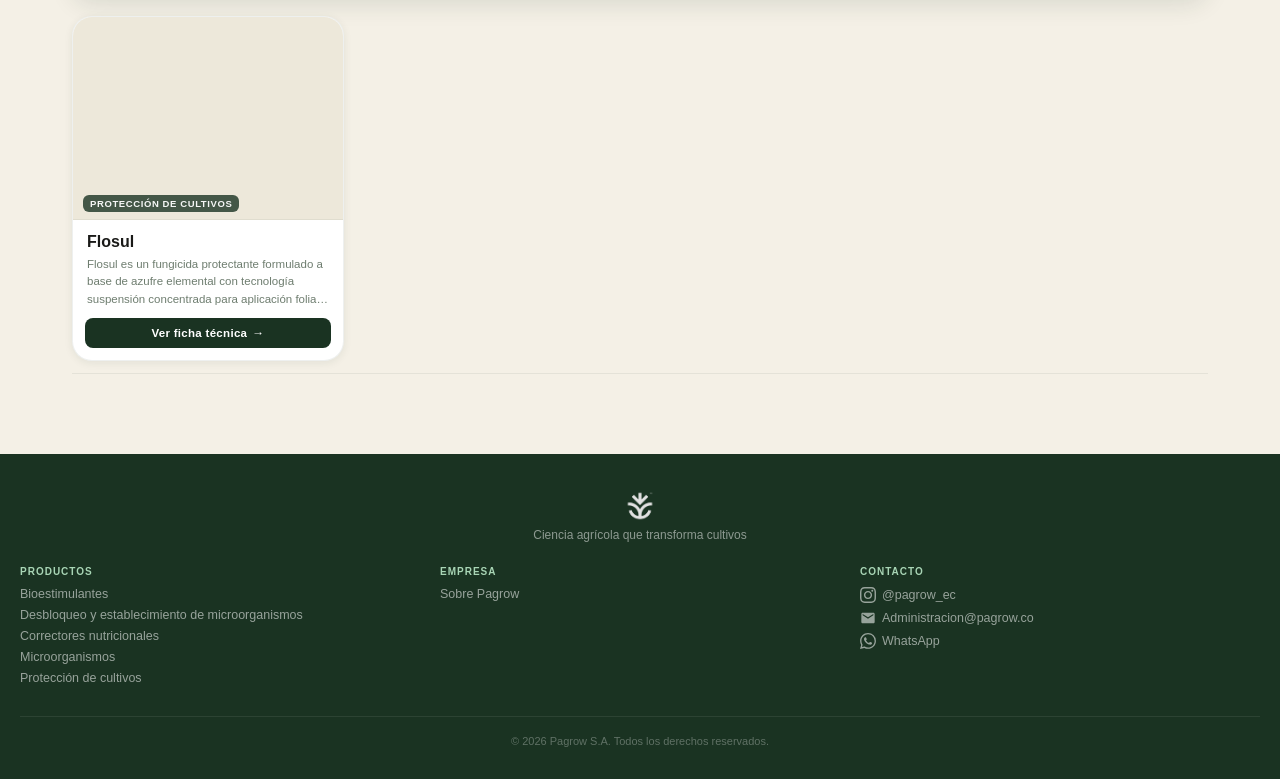
==== commit b1884fb7: "categoria con hooks. nuevos productos y descripciones" ====
--- a/index.html
+++ b/index.html
@@ -170,11 +170,16 @@
         <!-- ════════ HERO ════════ -->
         <section class="hero">
             <img
-                src="assets/images/atardecer_banner.webp"
+                src="assets/images/decoracion-fichas/vibrant_banana.png"
                 alt=""
-                class="hero-bg"
+                class="hero-leaf hero-leaf--left"
                 aria-hidden="true"
-                fetchpriority="high"
+            />
+            <img
+                src="assets/images/decoracion-fichas/vibrant_banana.png"
+                alt=""
+                class="hero-leaf hero-leaf--right"
+                aria-hidden="true"
             />
             <div class="hero-content">
                 <h1>
@@ -183,7 +188,7 @@
                 </h1>
                 <p>
                     Bioestimulantes, correctores nutricionales, desbloqueadores
-                    de suelo y microorganismos.
+                    de suelo,microorganismos y protección de cultivos.
                 </p>
             </div>
         </section>
@@ -203,6 +208,9 @@
                 </button>
                 <button class="tab-chip" data-cat="micro">
                     Microorganismos
+                </button>
+                <button class="tab-chip" data-cat="proteccion">
+                    Protección de cultivos
                 </button>
             </nav>
             <div class="results-bar">
@@ -242,6 +250,8 @@
                         >Correctores nutricionales</a
                     >
                     <a href="index.html#micro">Microorganismos</a>
+
+                    <a href="index.html#proteccion">Protección de cultivos</a>
                 </div>
                 <div class="footer-col">
                     <div class="footer-col-title">Empresa</div>
@@ -253,16 +263,55 @@
                         href="https://www.instagram.com/pagrow_ec/"
                         target="_blank"
                         rel="noopener noreferrer"
-                        ><svg xmlns="http://www.w3.org/2000/svg" width="16" height="16" viewBox="0 0 24 24" fill="currentColor" aria-hidden="true" style="vertical-align:-2px"><path d="M12 2.163c3.204 0 3.584.012 4.85.07 3.252.148 4.771 1.691 4.919 4.919.058 1.265.069 1.645.069 4.849 0 3.205-.012 3.584-.069 4.849-.149 3.225-1.664 4.771-4.919 4.919-1.266.058-1.644.07-4.85.07-3.204 0-3.584-.012-4.849-.07-3.26-.149-4.771-1.699-4.919-4.92-.058-1.265-.07-1.644-.07-4.849 0-3.204.013-3.583.07-4.849.149-3.227 1.664-4.771 4.919-4.919 1.266-.057 1.645-.069 4.849-.069zm0-2.163c-3.259 0-3.667.014-4.947.072-4.358.2-6.78 2.618-6.98 6.98-.059 1.281-.073 1.689-.073 4.948 0 3.259.014 3.668.072 4.948.2 4.358 2.618 6.78 6.98 6.98 1.281.058 1.689.072 4.948.072 3.259 0 3.668-.014 4.948-.072 4.354-.2 6.782-2.618 6.979-6.98.059-1.28.073-1.689.073-4.948 0-3.259-.014-3.667-.072-4.947-.196-4.354-2.617-6.78-6.979-6.98-1.281-.059-1.69-.073-4.949-.073zm0 5.838c-3.403 0-6.162 2.759-6.162 6.162s2.759 6.163 6.162 6.163 6.162-2.759 6.162-6.163c0-3.403-2.759-6.162-6.162-6.162zm0 10.162c-2.209 0-4-1.79-4-4 0-2.209 1.791-4 4-4s4 1.791 4 4c0 2.21-1.791 4-4 4zm6.406-11.845c-.796 0-1.441.645-1.441 1.44s.645 1.44 1.441 1.44c.795 0 1.439-.645 1.439-1.44s-.644-1.44-1.439-1.44z"/></svg> @pagrow_ec</a
+                        ><svg
+                            xmlns="http://www.w3.org/2000/svg"
+                            width="16"
+                            height="16"
+                            viewBox="0 0 24 24"
+                            fill="currentColor"
+                            aria-hidden="true"
+                            style="vertical-align: -2px"
+                        >
+                            <path
+                                d="M12 2.163c3.204 0 3.584.012 4.85.07 3.252.148 4.771 1.691 4.919 4.919.058 1.265.069 1.645.069 4.849 0 3.205-.012 3.584-.069 4.849-.149 3.225-1.664 4.771-4.919 4.919-1.266.058-1.644.07-4.85.07-3.204 0-3.584-.012-4.849-.07-3.26-.149-4.771-1.699-4.919-4.92-.058-1.265-.07-1.644-.07-4.849 0-3.204.013-3.583.07-4.849.149-3.227 1.664-4.771 4.919-4.919 1.266-.057 1.645-.069 4.849-.069zm0-2.163c-3.259 0-3.667.014-4.947.072-4.358.2-6.78 2.618-6.98 6.98-.059 1.281-.073 1.689-.073 4.948 0 3.259.014 3.668.072 4.948.2 4.358 2.618 6.78 6.98 6.98 1.281.058 1.689.072 4.948.072 3.259 0 3.668-.014 4.948-.072 4.354-.2 6.782-2.618 6.979-6.98.059-1.28.073-1.689.073-4.948 0-3.259-.014-3.667-.072-4.947-.196-4.354-2.617-6.78-6.979-6.98-1.281-.059-1.69-.073-4.949-.073zm0 5.838c-3.403 0-6.162 2.759-6.162 6.162s2.759 6.163 6.162 6.163 6.162-2.759 6.162-6.163c0-3.403-2.759-6.162-6.162-6.162zm0 10.162c-2.209 0-4-1.79-4-4 0-2.209 1.791-4 4-4s4 1.791 4 4c0 2.21-1.791 4-4 4zm6.406-11.845c-.796 0-1.441.645-1.441 1.44s.645 1.44 1.441 1.44c.795 0 1.439-.645 1.439-1.44s-.644-1.44-1.439-1.44z"
+                            />
+                        </svg>
+                        @pagrow_ec</a
                     >
                     <a href="mailto:Administracion@pagrow.co"
-                        ><svg xmlns="http://www.w3.org/2000/svg" width="16" height="16" viewBox="0 0 24 24" fill="currentColor" aria-hidden="true" style="vertical-align:-2px"><path d="M20 4H4c-1.1 0-2 .9-2 2v12c0 1.1.9 2 2 2h16c1.1 0 2-.9 2-2V6c0-1.1-.9-2-2-2zm0 4l-8 5-8-5V6l8 5 8-5v2z"/></svg> Administracion@pagrow.co</a
+                        ><svg
+                            xmlns="http://www.w3.org/2000/svg"
+                            width="16"
+                            height="16"
+                            viewBox="0 0 24 24"
+                            fill="currentColor"
+                            aria-hidden="true"
+                            style="vertical-align: -2px"
+                        >
+                            <path
+                                d="M20 4H4c-1.1 0-2 .9-2 2v12c0 1.1.9 2 2 2h16c1.1 0 2-.9 2-2V6c0-1.1-.9-2-2-2zm0 4l-8 5-8-5V6l8 5 8-5v2z"
+                            />
+                        </svg>
+                        Administracion@pagrow.co</a
                     >
                     <a
                         href="https://wa.me/593999406826?text=Hola%2C%20me%20gustar%C3%ADa%20obtener%20m%C3%A1s%20informaci%C3%B3n%20sobre%20los%20productos%20Pagrow."
                         target="_blank"
                         rel="noopener noreferrer"
-                        ><svg xmlns="http://www.w3.org/2000/svg" width="16" height="16" viewBox="0 0 24 24" fill="currentColor" aria-hidden="true" style="vertical-align:-2px"><path d="M17.472 14.382c-.297-.149-1.758-.867-2.03-.967-.273-.099-.471-.148-.67.15-.197.297-.767.966-.94 1.164-.173.199-.347.223-.644.075-.297-.15-1.255-.463-2.39-1.475-.883-.788-1.48-1.761-1.653-2.059-.173-.297-.018-.458.13-.606.134-.133.298-.347.446-.52.149-.174.198-.298.298-.497.099-.198.05-.371-.025-.52-.075-.149-.669-1.612-.916-2.207-.242-.579-.487-.5-.669-.51-.173-.008-.371-.01-.57-.01-.198 0-.52.074-.792.372-.272.297-1.04 1.016-1.04 2.479 0 1.462 1.065 2.875 1.213 3.074.149.198 2.096 3.2 5.077 4.487.709.306 1.262.489 1.694.625.712.227 1.36.195 1.871.118.571-.085 1.758-.719 2.006-1.413.248-.694.248-1.289.173-1.413-.074-.124-.272-.198-.57-.347m-5.421 7.403h-.004a9.87 9.87 0 01-5.031-1.378l-.361-.214-3.741.982.998-3.648-.235-.374a9.86 9.86 0 01-1.51-5.26c.001-5.45 4.436-9.884 9.888-9.884 2.64 0 5.122 1.03 6.988 2.898a9.825 9.825 0 012.893 6.994c-.003 5.45-4.437 9.884-9.885 9.884m8.413-18.297A11.815 11.815 0 0012.05 0C5.495 0 .16 5.335.157 11.892c0 2.096.547 4.142 1.588 5.945L.057 24l6.305-1.654a11.882 11.882 0 005.683 1.448h.005c6.554 0 11.89-5.335 11.893-11.893a11.821 11.821 0 00-3.48-8.413z"/></svg> WhatsApp</a
+                        ><svg
+                            xmlns="http://www.w3.org/2000/svg"
+                            width="16"
+                            height="16"
+                            viewBox="0 0 24 24"
+                            fill="currentColor"
+                            aria-hidden="true"
+                            style="vertical-align: -2px"
+                        >
+                            <path
+                                d="M17.472 14.382c-.297-.149-1.758-.867-2.03-.967-.273-.099-.471-.148-.67.15-.197.297-.767.966-.94 1.164-.173.199-.347.223-.644.075-.297-.15-1.255-.463-2.39-1.475-.883-.788-1.48-1.761-1.653-2.059-.173-.297-.018-.458.13-.606.134-.133.298-.347.446-.52.149-.174.198-.298.298-.497.099-.198.05-.371-.025-.52-.075-.149-.669-1.612-.916-2.207-.242-.579-.487-.5-.669-.51-.173-.008-.371-.01-.57-.01-.198 0-.52.074-.792.372-.272.297-1.04 1.016-1.04 2.479 0 1.462 1.065 2.875 1.213 3.074.149.198 2.096 3.2 5.077 4.487.709.306 1.262.489 1.694.625.712.227 1.36.195 1.871.118.571-.085 1.758-.719 2.006-1.413.248-.694.248-1.289.173-1.413-.074-.124-.272-.198-.57-.347m-5.421 7.403h-.004a9.87 9.87 0 01-5.031-1.378l-.361-.214-3.741.982.998-3.648-.235-.374a9.86 9.86 0 01-1.51-5.26c.001-5.45 4.436-9.884 9.888-9.884 2.64 0 5.122 1.03 6.988 2.898a9.825 9.825 0 012.893 6.994c-.003 5.45-4.437 9.884-9.885 9.884m8.413-18.297A11.815 11.815 0 0012.05 0C5.495 0 .16 5.335.157 11.892c0 2.096.547 4.142 1.588 5.945L.057 24l6.305-1.654a11.882 11.882 0 005.683 1.448h.005c6.554 0 11.89-5.335 11.893-11.893a11.821 11.821 0 00-3.48-8.413z"
+                            />
+                        </svg>
+                        WhatsApp</a
                     >
                 </div>
             </div>
--- a/assets/css/styles.css
+++ b/assets/css/styles.css
@@ -150,25 +150,54 @@
 .hero {
     position: relative;
     overflow: hidden;
-    background: var(--forest);
+    background-color: #213928;
+    background-image:
+        radial-gradient(ellipse 55% 55% at 22% 35%, #3d8c4f 0%, transparent 100%),
+        radial-gradient(ellipse 50% 50% at 85% 80%, #2a7a5e 0%, transparent 100%),
+        radial-gradient(ellipse 45% 45% at 60% 20%, #1a4a3a 0%, transparent 100%);
     padding: 48px 20px 44px;
     text-align: center;
 }
-.hero-bg {
+.hero::after {
+    content: '';
     position: absolute;
     inset: 0;
-    width: 100%;
-    height: 100%;
-    object-fit: cover;
-    object-position: center;
-    display: block;
-}
-.hero::before {
-    content: "";
+    opacity: 0.15;
+    background-image: url("data:image/svg+xml,%3Csvg viewBox='0 0 200 200' xmlns='http://www.w3.org/2000/svg'%3E%3Cfilter id='n'%3E%3CfeTurbulence type='fractalNoise' baseFrequency='0.72' numOctaves='4' stitchTiles='stitch'/%3E%3C/filter%3E%3Crect width='100%25' height='100%25' filter='url(%23n)'/%3E%3C/svg%3E");
+    mix-blend-mode: overlay;
+    pointer-events: none;
+    z-index: 0;
+}
+.hero-leaf {
     position: absolute;
-    inset: 0;
-    background: rgba(10, 30, 15, 0.55);
+    bottom: -10px;
+    width: 280px;
+    pointer-events: none;
     z-index: 1;
+}
+.hero-leaf--right {
+    right: -30px;
+    transform: rotate(5deg);
+}
+.hero-leaf--left {
+    left: -30px;
+    transform: scaleX(-1) rotate(5deg);
+}
+@media (min-width: 600px) {
+    .hero-leaf {
+        width: 420px;
+        bottom: -20px;
+    }
+    .hero-leaf--right { right: -50px; }
+    .hero-leaf--left  { left: -50px; }
+}
+@media (min-width: 1024px) {
+    .hero-leaf {
+        width: 560px;
+        bottom: -30px;
+    }
+    .hero-leaf--right { right: -60px; }
+    .hero-leaf--left  { left: -60px; }
 }
 .hero-content {
     position: relative;
@@ -419,6 +448,10 @@
     background: #e5d4ed;
     color: #5e2a6e;
 }
+.cat-proteccion .cat-tag {
+    background: #fde8d4;
+    color: #7a2e0e;
+}
 
 .card-body {
     padding: 4px 14px 12px;
@@ -985,6 +1018,10 @@
     background: #e5d4ed;
     color: #4e1a6e;
 }
+.cat-proteccion-mchip {
+    background: #fde8d4;
+    color: #7a2e0e;
+}
 
 /* ══════════════════ MODAL: BENEFITS GRID ══════════════════ */
 .modal-section-label {
@@ -1172,11 +1209,20 @@
 }
 
 .about-product-card {
+    display: block;
     background: var(--white);
     border: 1px solid var(--parchment);
     border-radius: var(--radius-md);
     padding: 20px;
     box-shadow: var(--shadow-sm);
+    text-decoration: none;
+    transition: border-color 0.15s, box-shadow 0.15s, transform 0.15s;
+}
+
+.about-product-card:hover {
+    border-color: var(--forest);
+    box-shadow: var(--shadow-md);
+    transform: translateY(-2px);
 }
 
 .about-product-card-title {
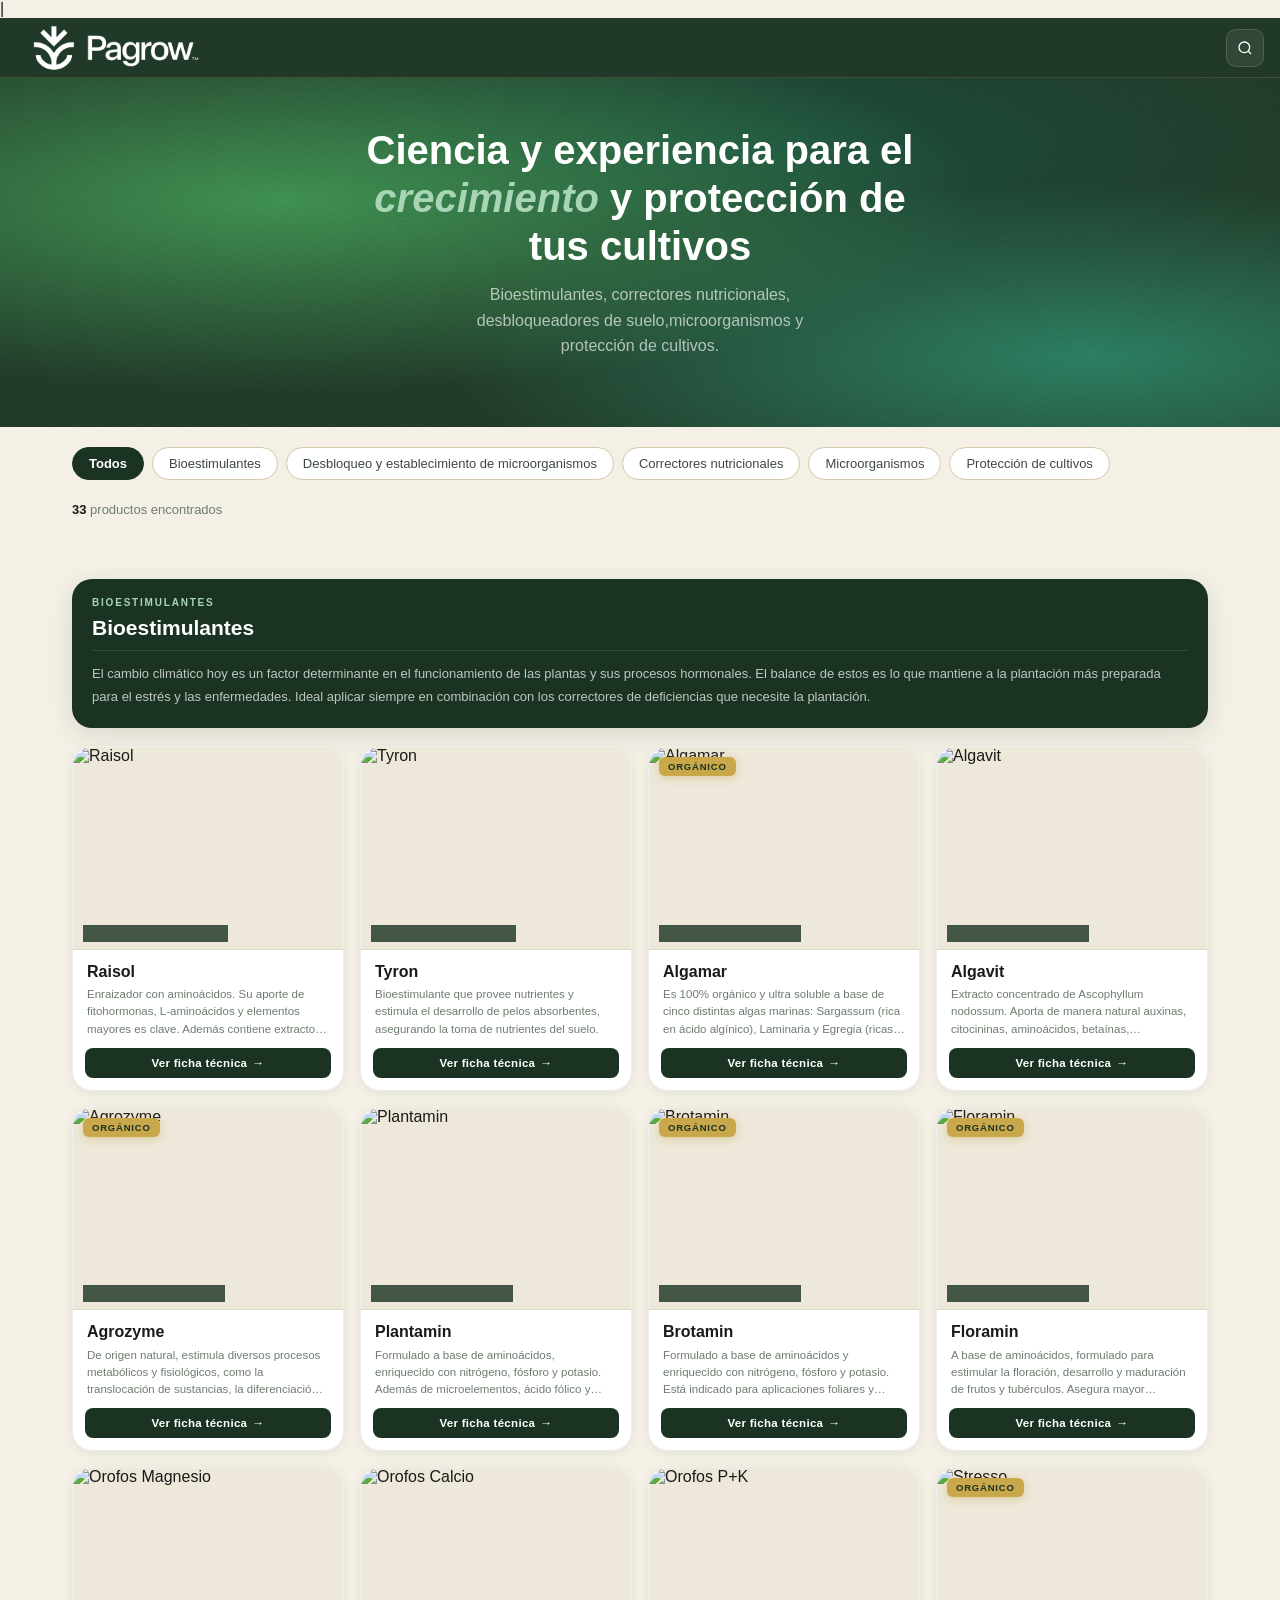
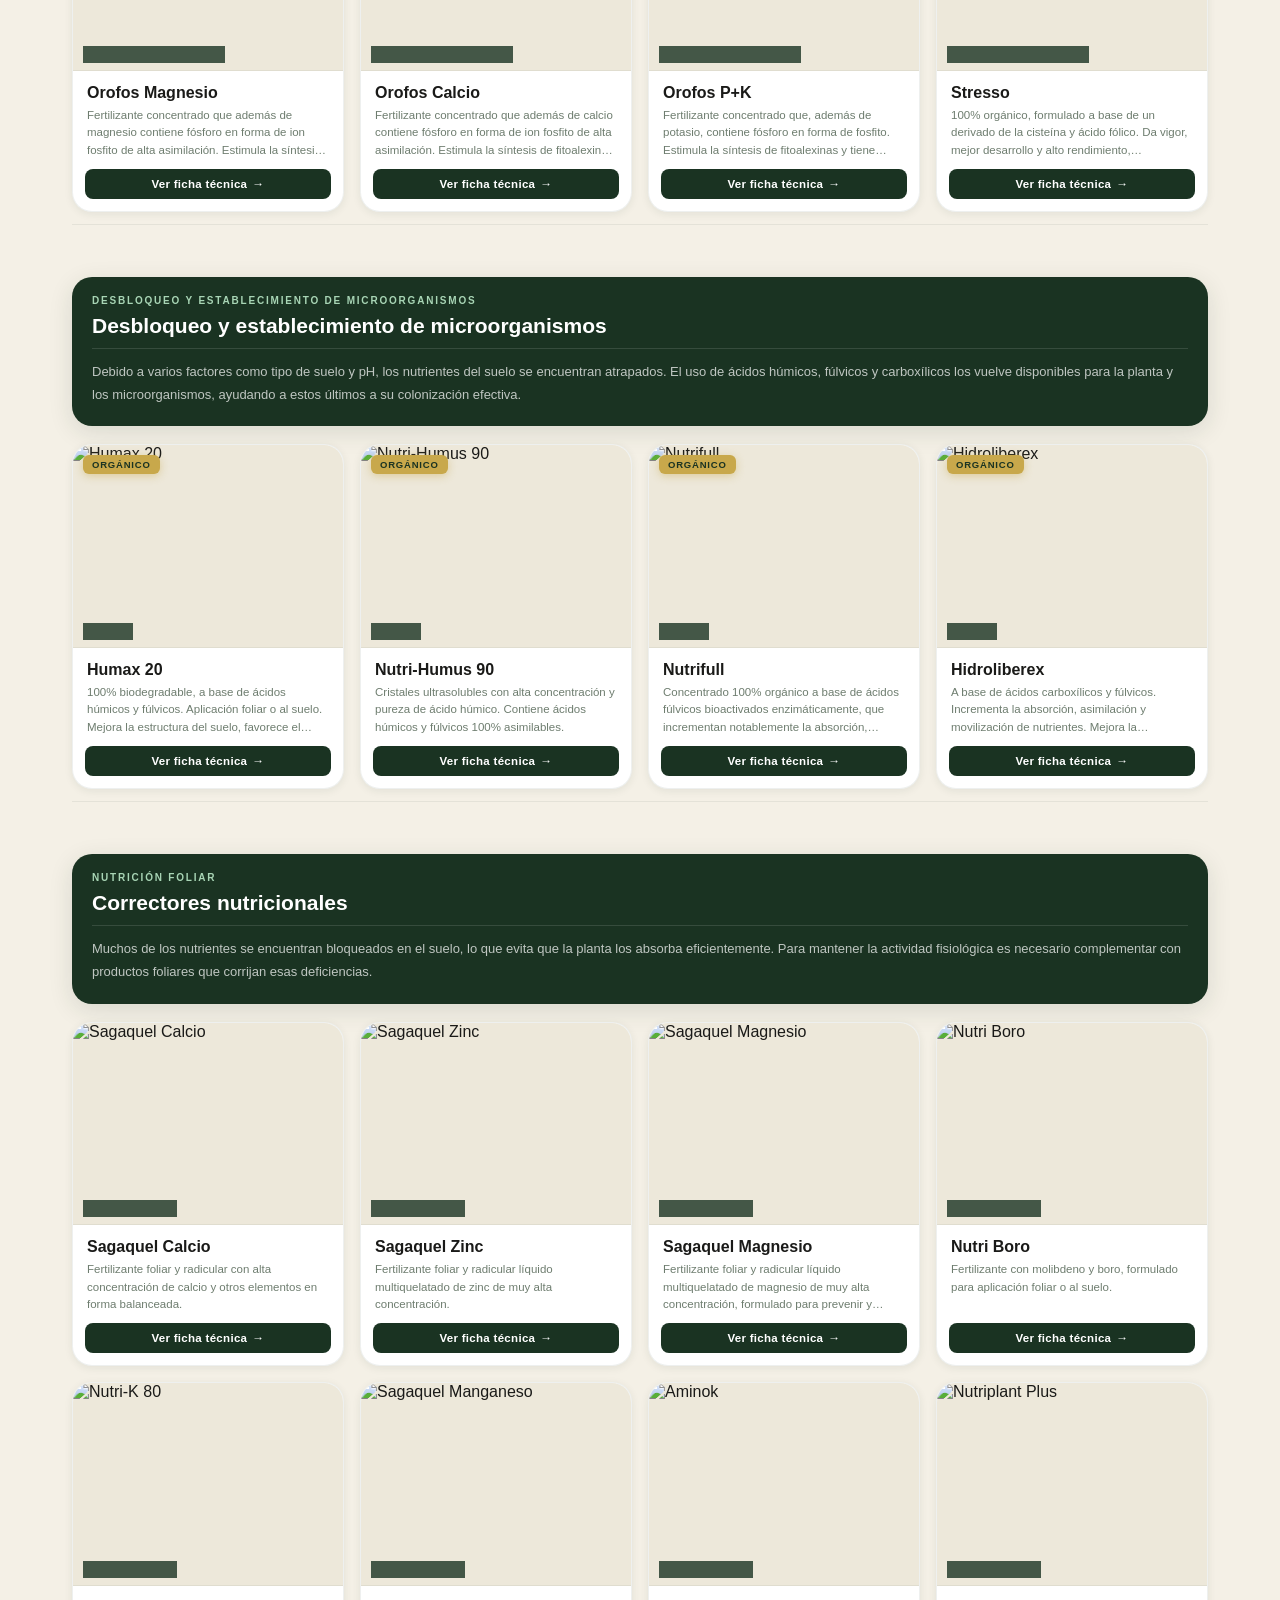
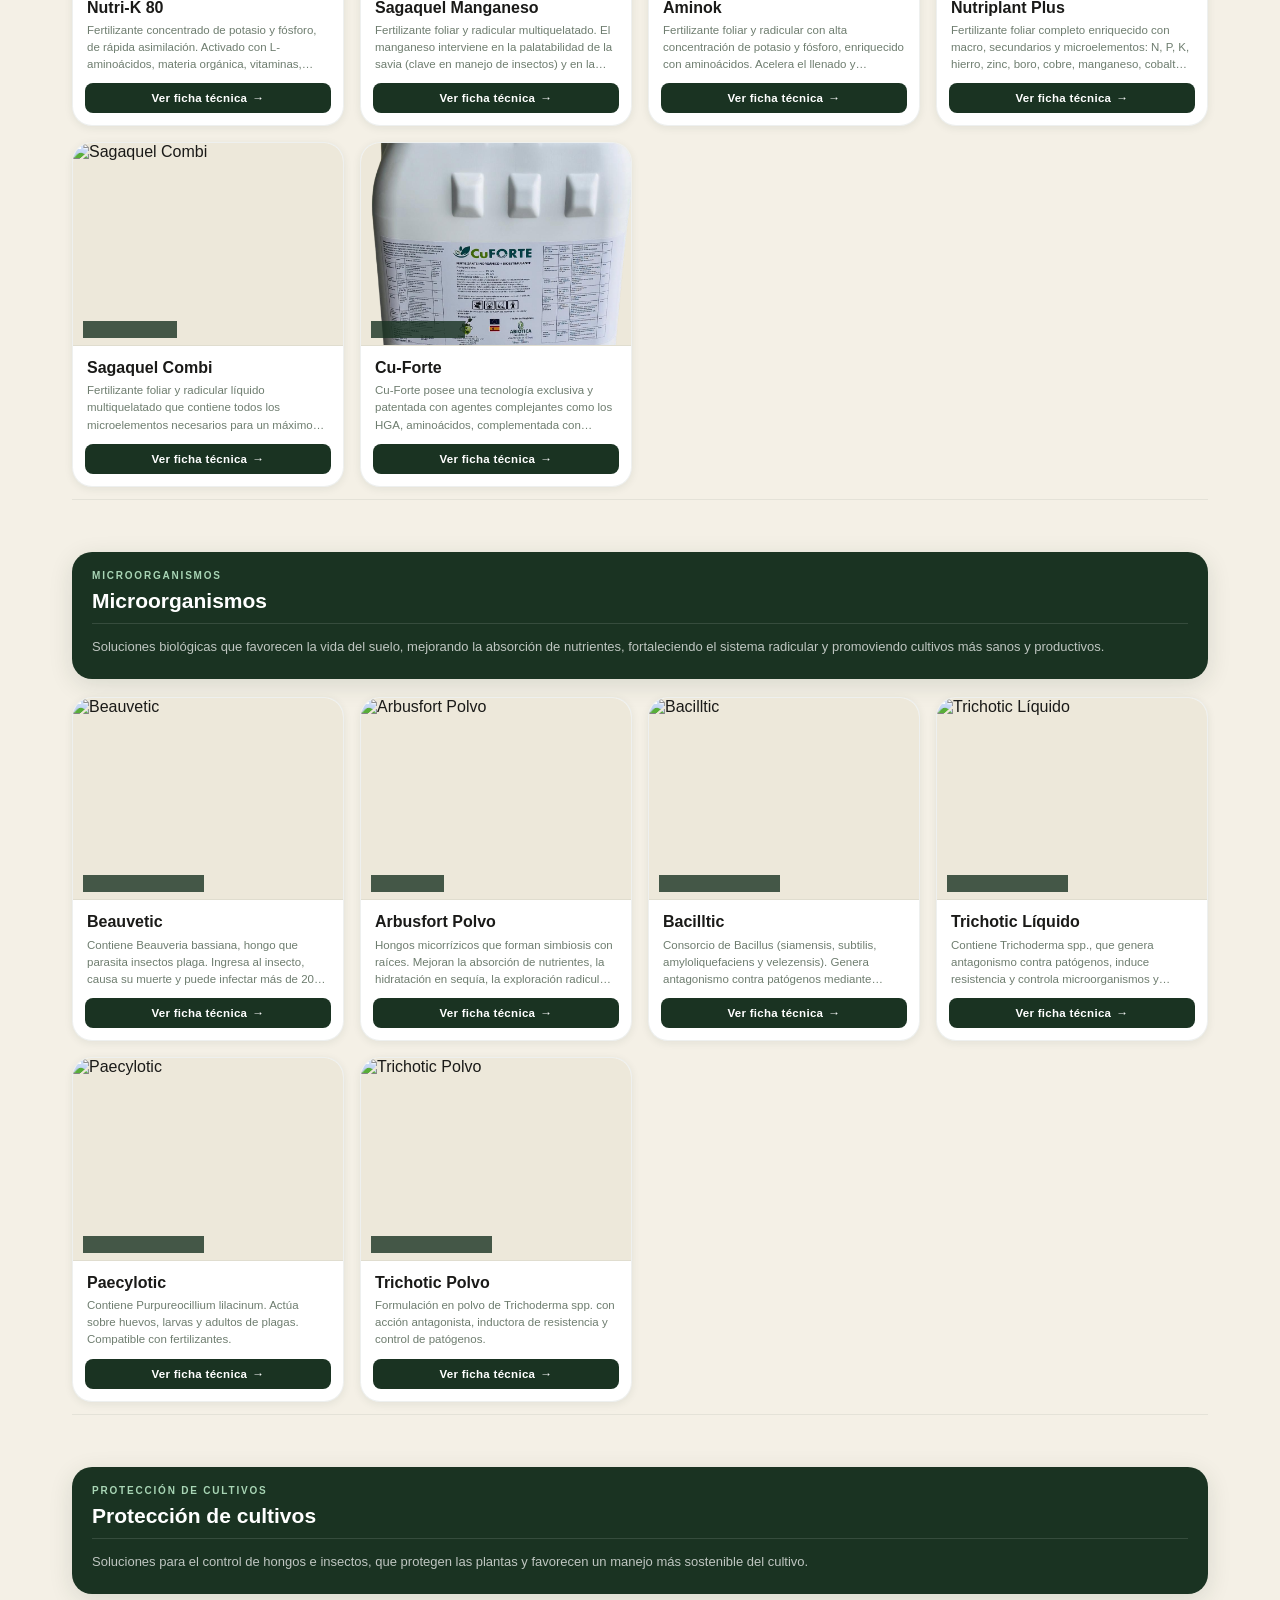
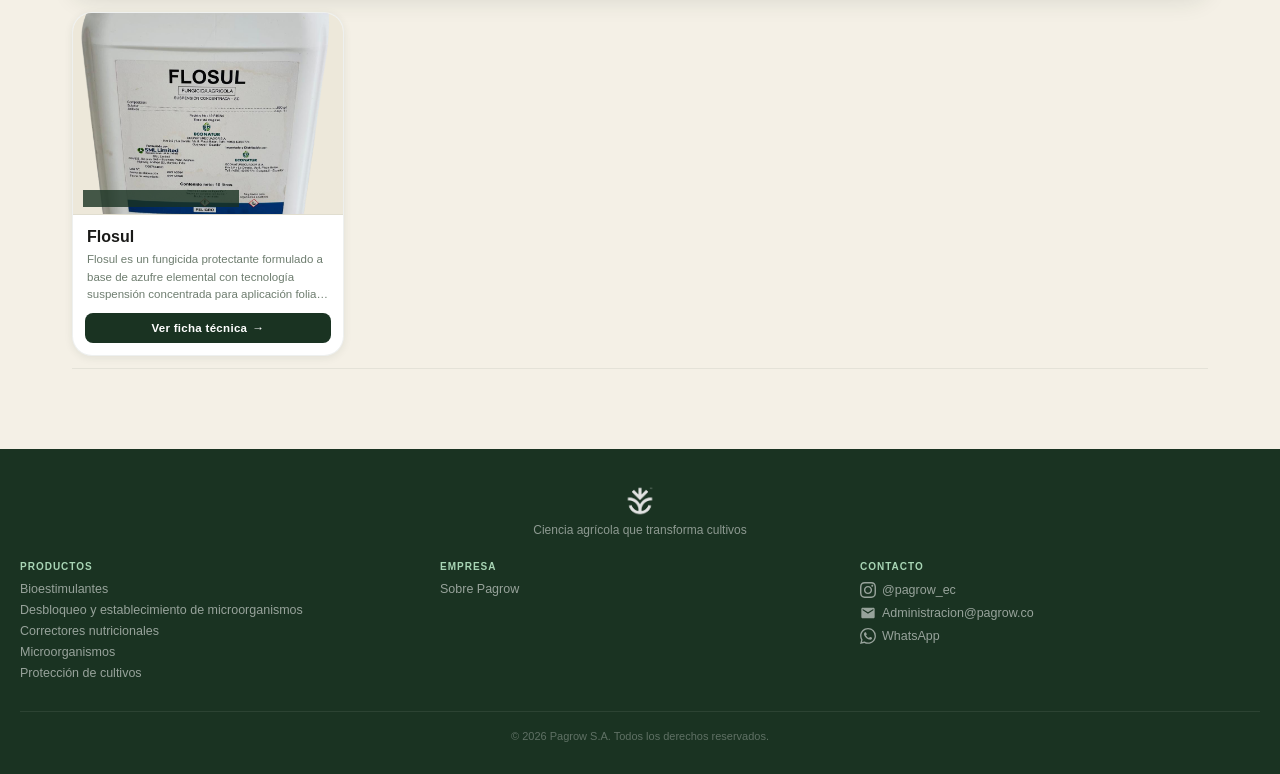
==== commit 278f399d: "ultimos cambios" ====
--- a/index.html
+++ b/index.html
@@ -3,9 +3,9 @@
     <head>
         <meta charset="UTF-8" />
         <meta name="viewport" content="width=device-width, initial-scale=1.0" />
-        <title>Pagrow – Catálogo de Productos Agrícolas</title>
-
-        <!-- SEO -->
+        <title>Pagrow – Catálogo de productos agrícolas</title>
+
+        <!-- SEO -->|
         <meta
             name="description"
             content="Catálogo de bioestimulantes, correctores nutricionales, desbloqueadores de suelo y microorganismos de Pagrow. Ciencia agrícola para el crecimiento y protección de tus cultivos en Ecuador."
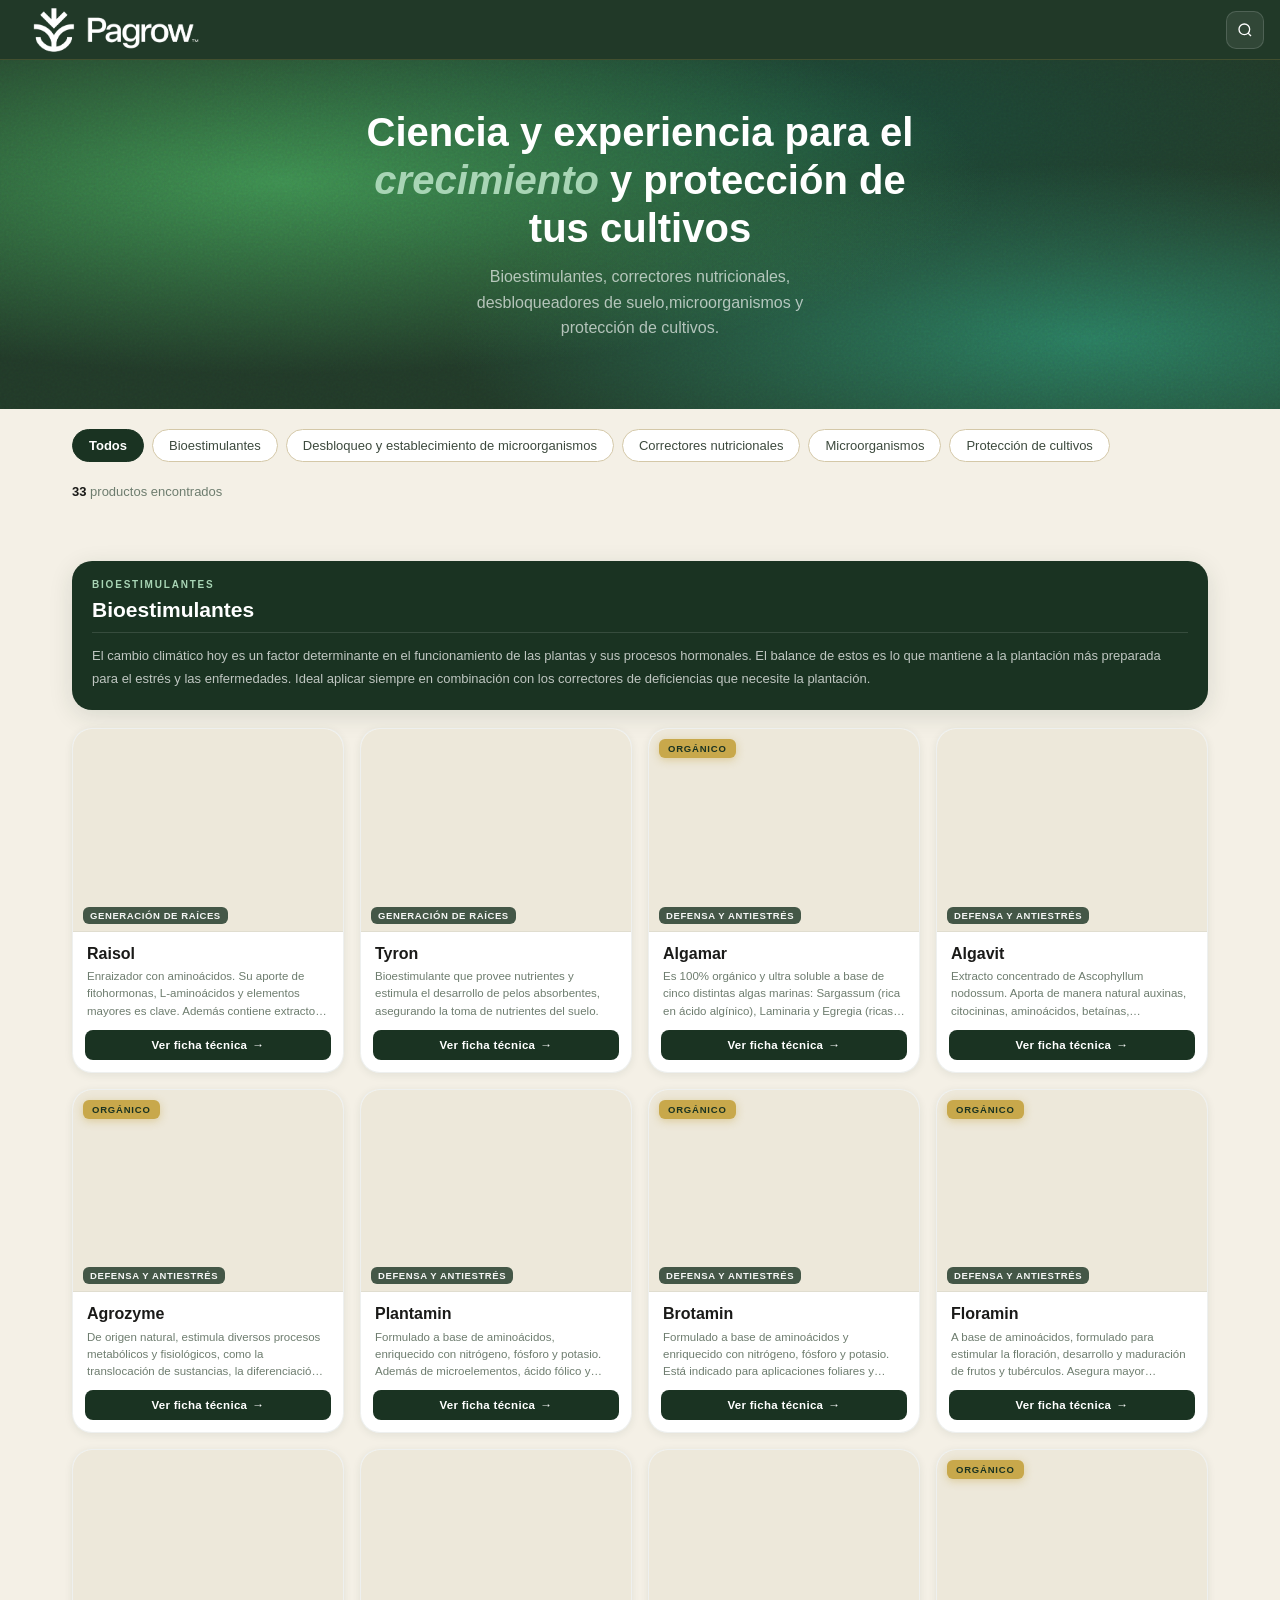
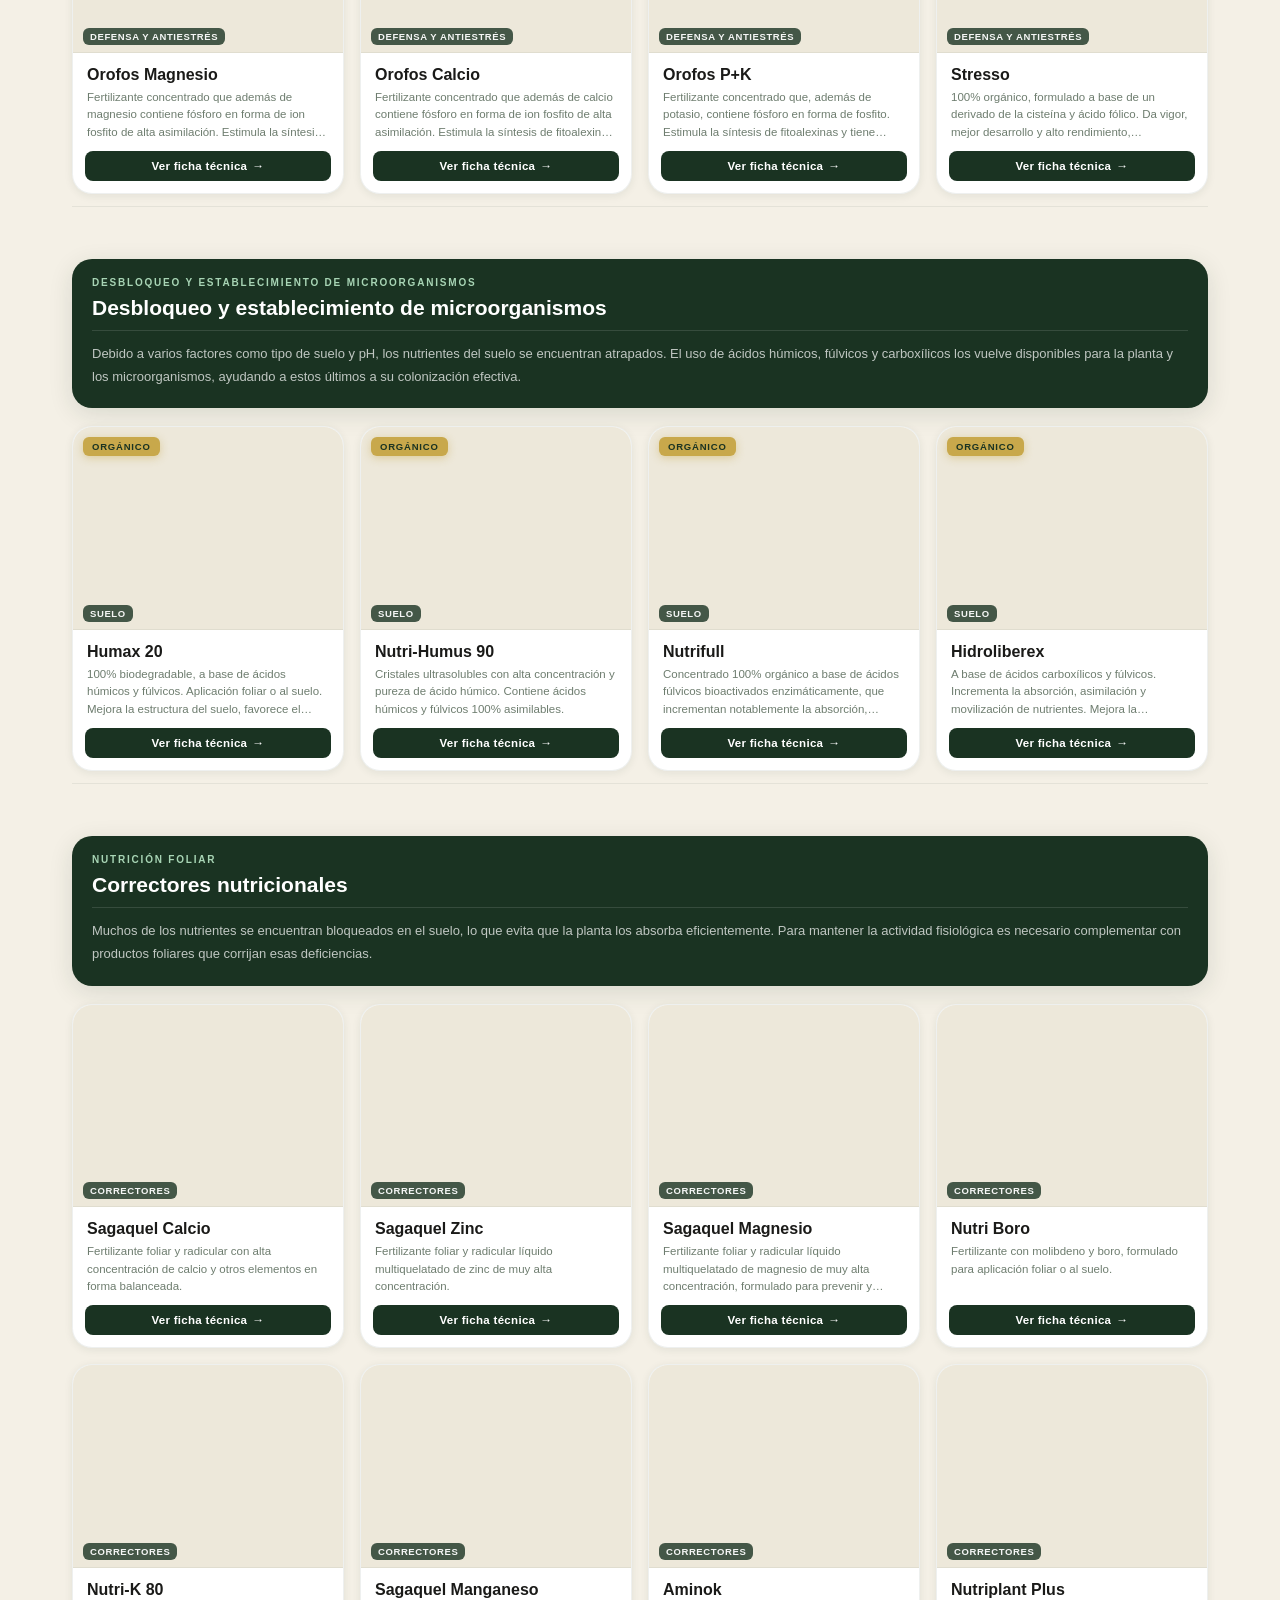
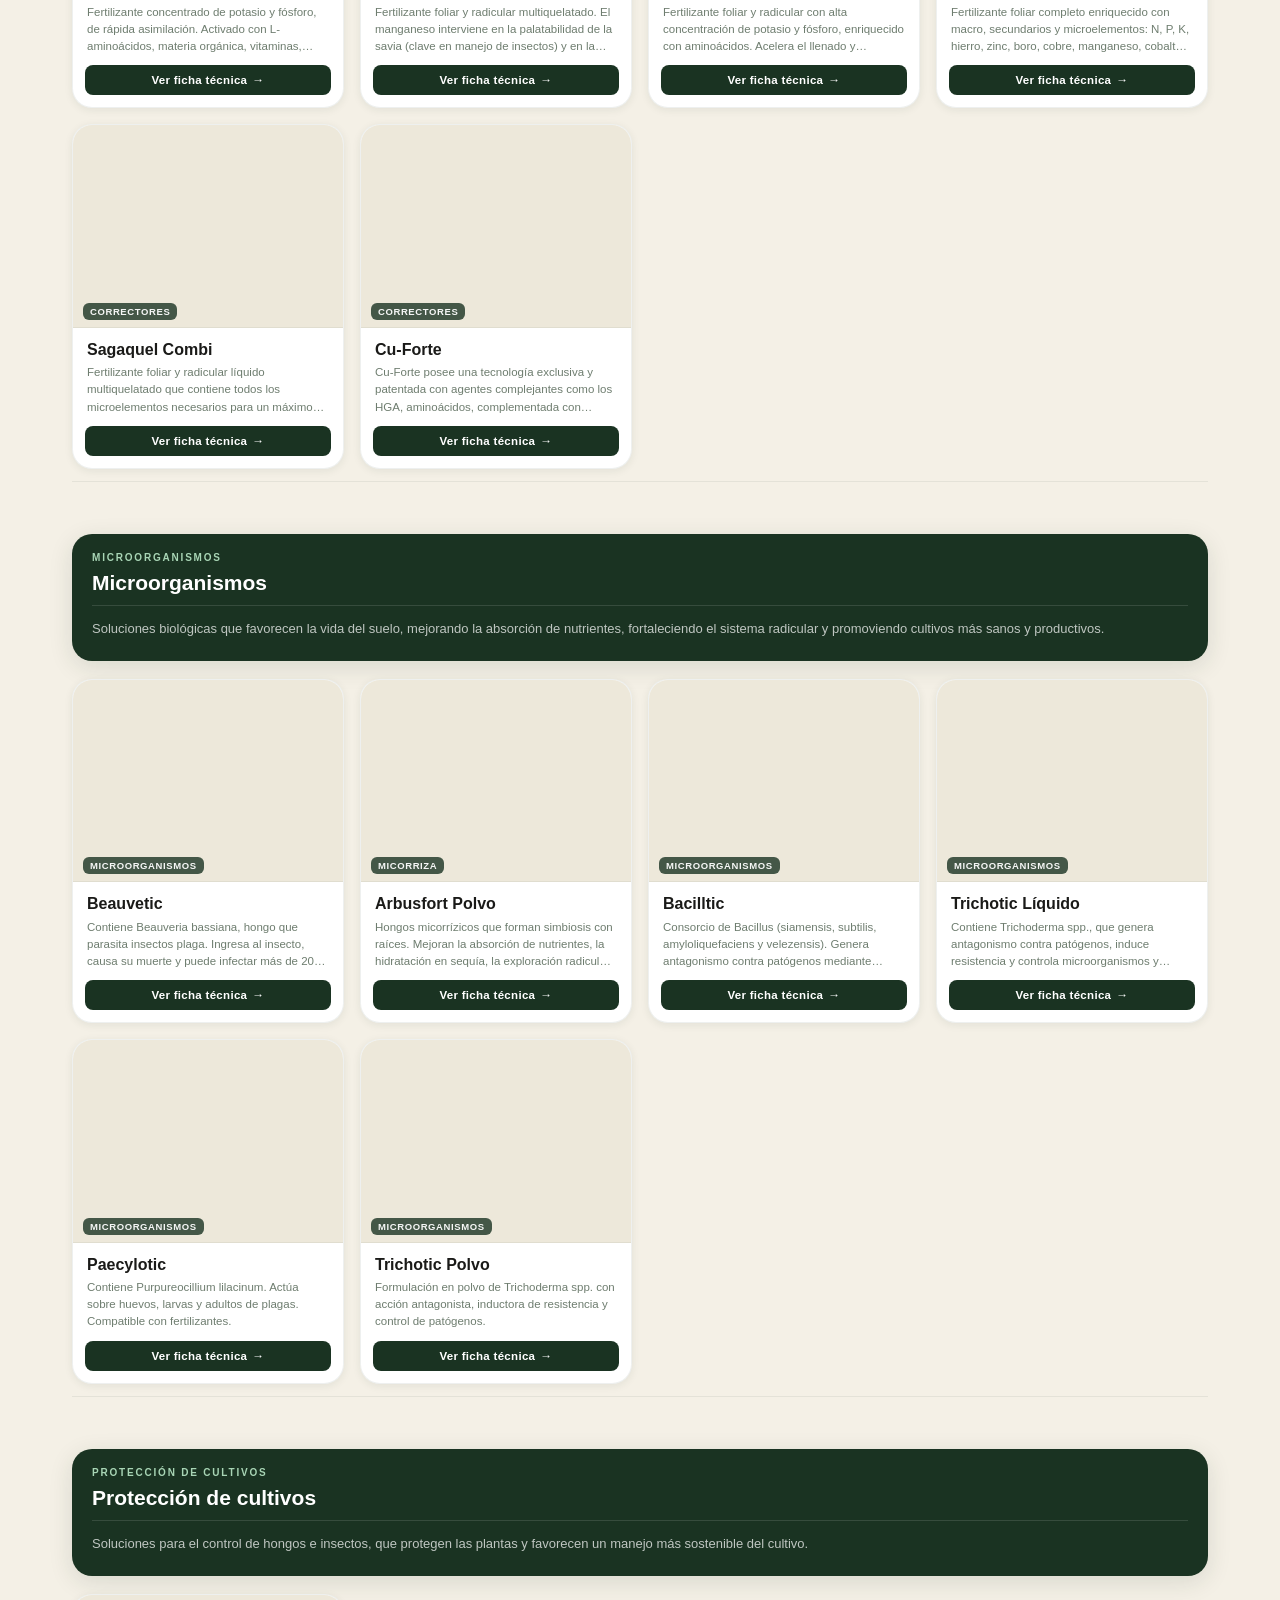
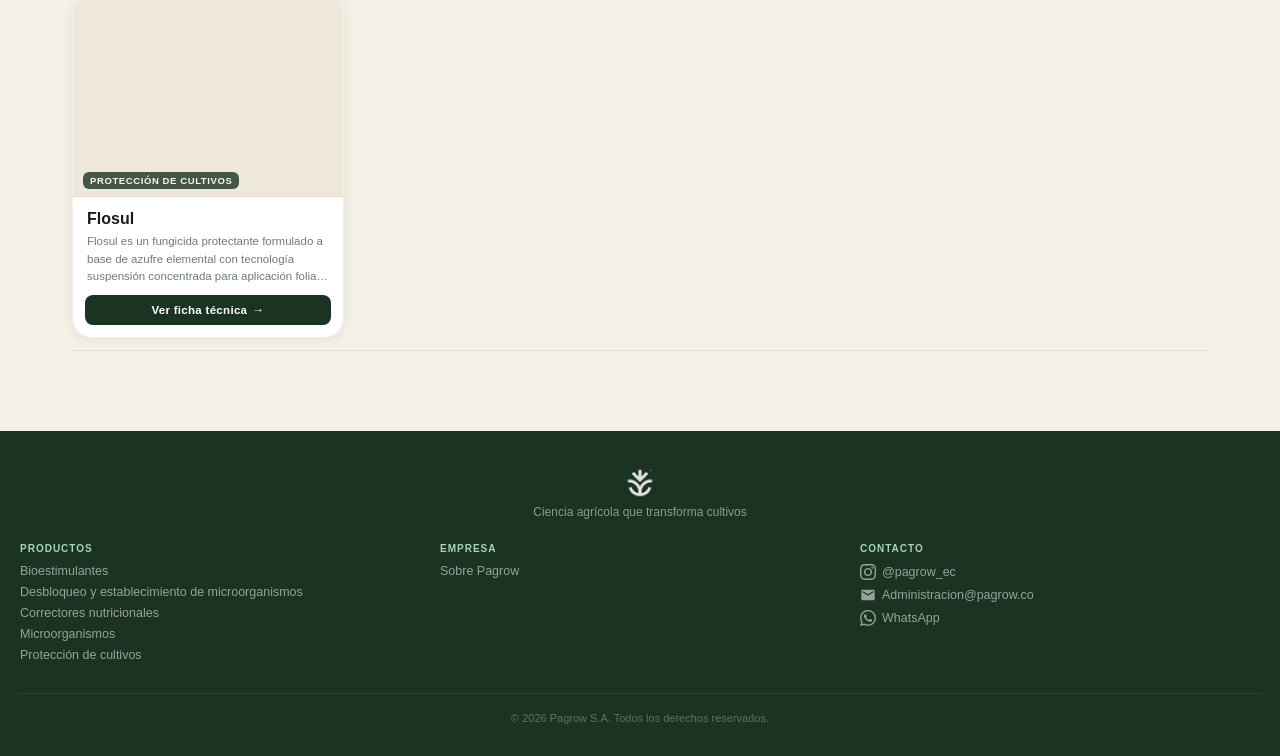
==== commit ee972f74: "correcion" ====
--- a/index.html
+++ b/index.html
@@ -5,7 +5,8 @@
         <meta name="viewport" content="width=device-width, initial-scale=1.0" />
         <title>Pagrow – Catálogo de productos agrícolas</title>
 
-        <!-- SEO -->|
+        <!-- SEO -->
+
         <meta
             name="description"
             content="Catálogo de bioestimulantes, correctores nutricionales, desbloqueadores de suelo y microorganismos de Pagrow. Ciencia agrícola para el crecimiento y protección de tus cultivos en Ecuador."
@@ -72,11 +73,11 @@
             rel="icon"
             type="image/png"
             sizes="32x32"
-            href="assets/images/favicon/favicon-32x32.png"
+            href="assets/images/favicon/faviconv2-32x32.png"
         />
         <link
             rel="apple-touch-icon"
-            href="assets/images/favicon/favicon-32x32.webp"
+            href="assets/images/favicon/faviconv2-32x32.png"
         />
 
         <!-- Structured Data -->
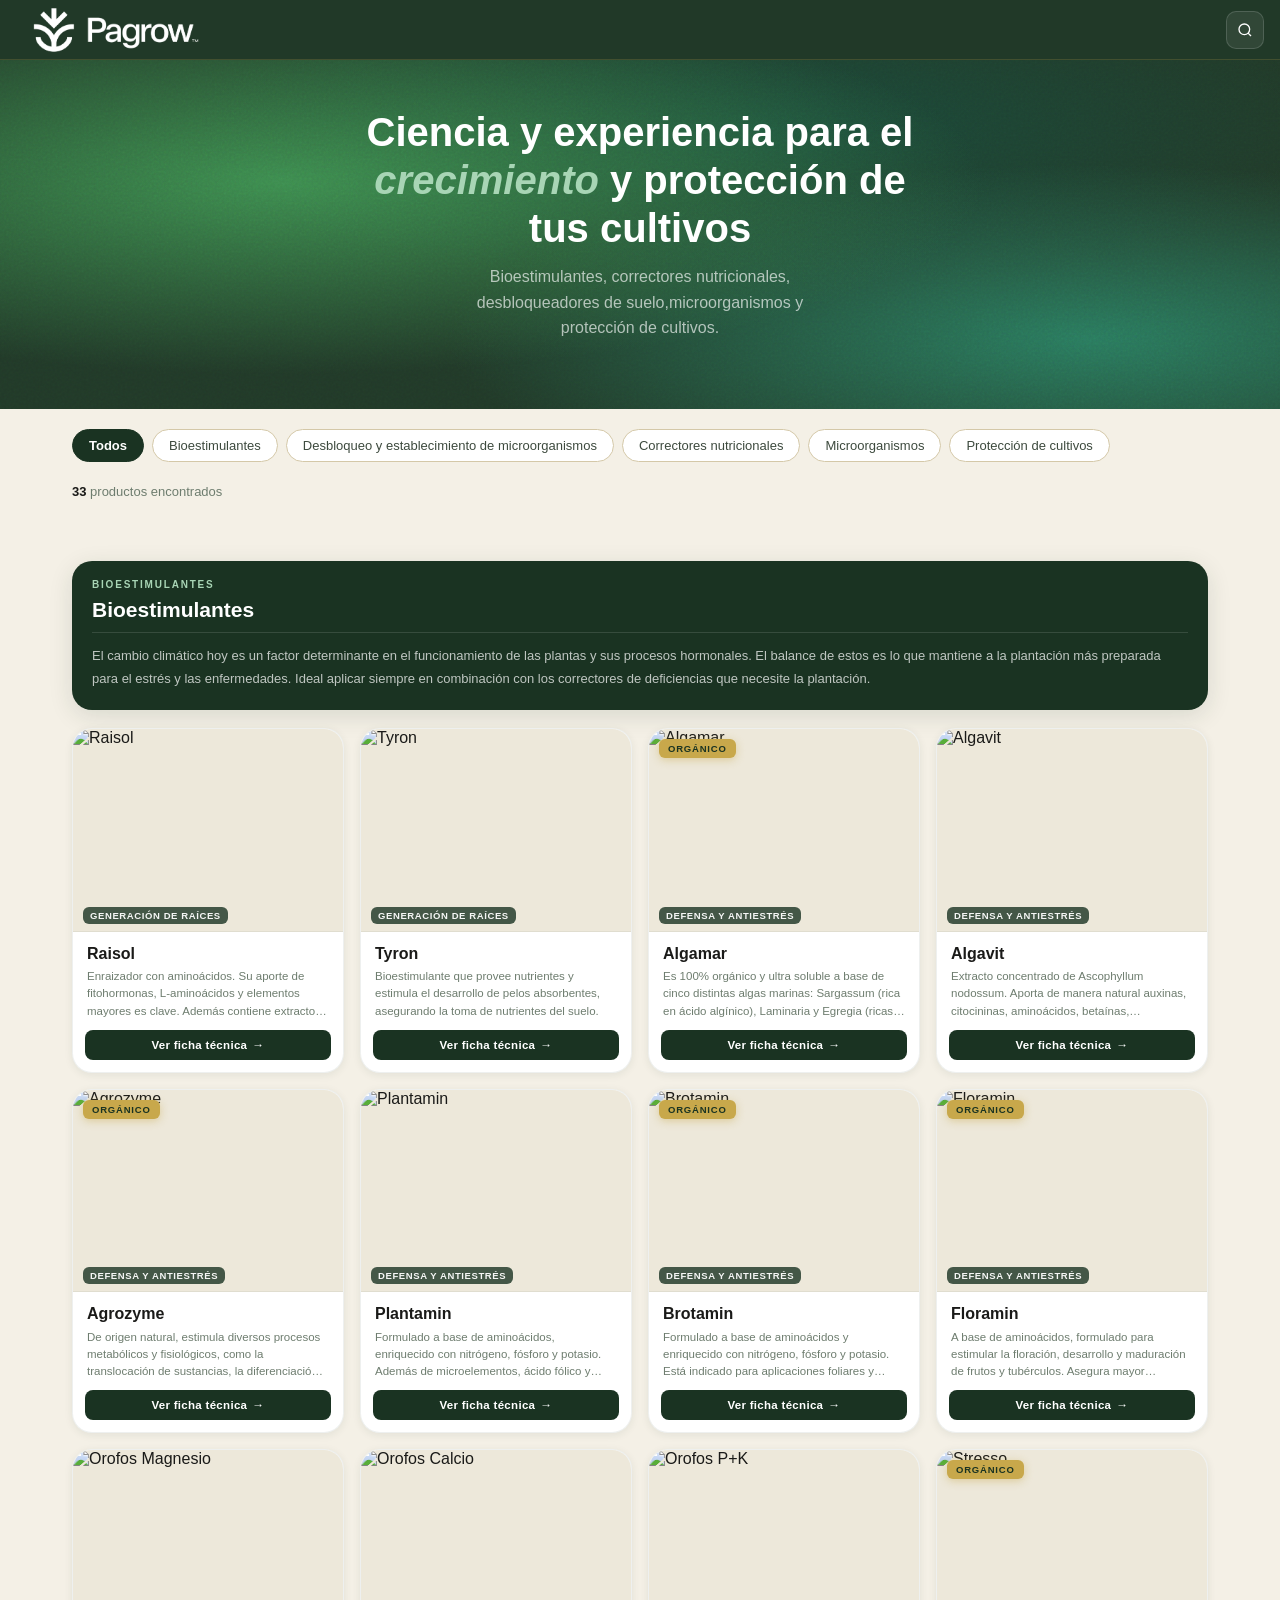
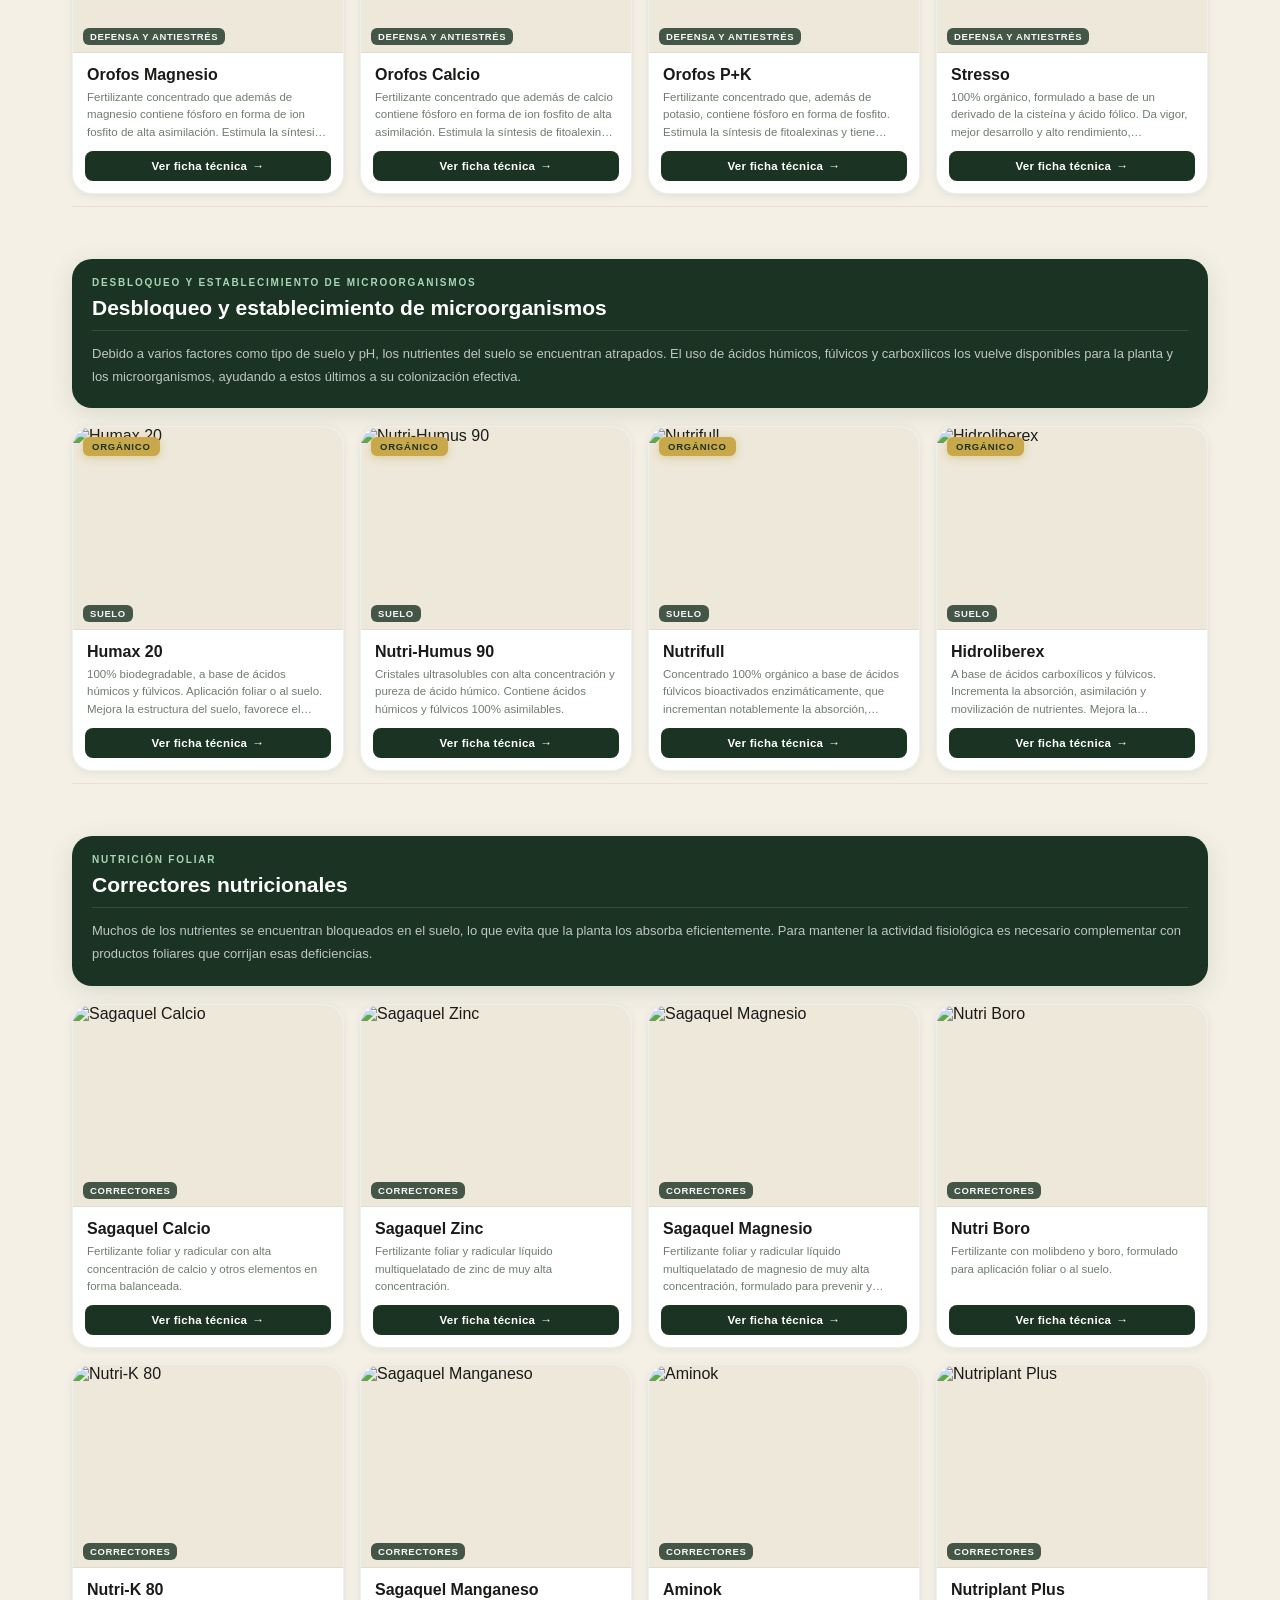
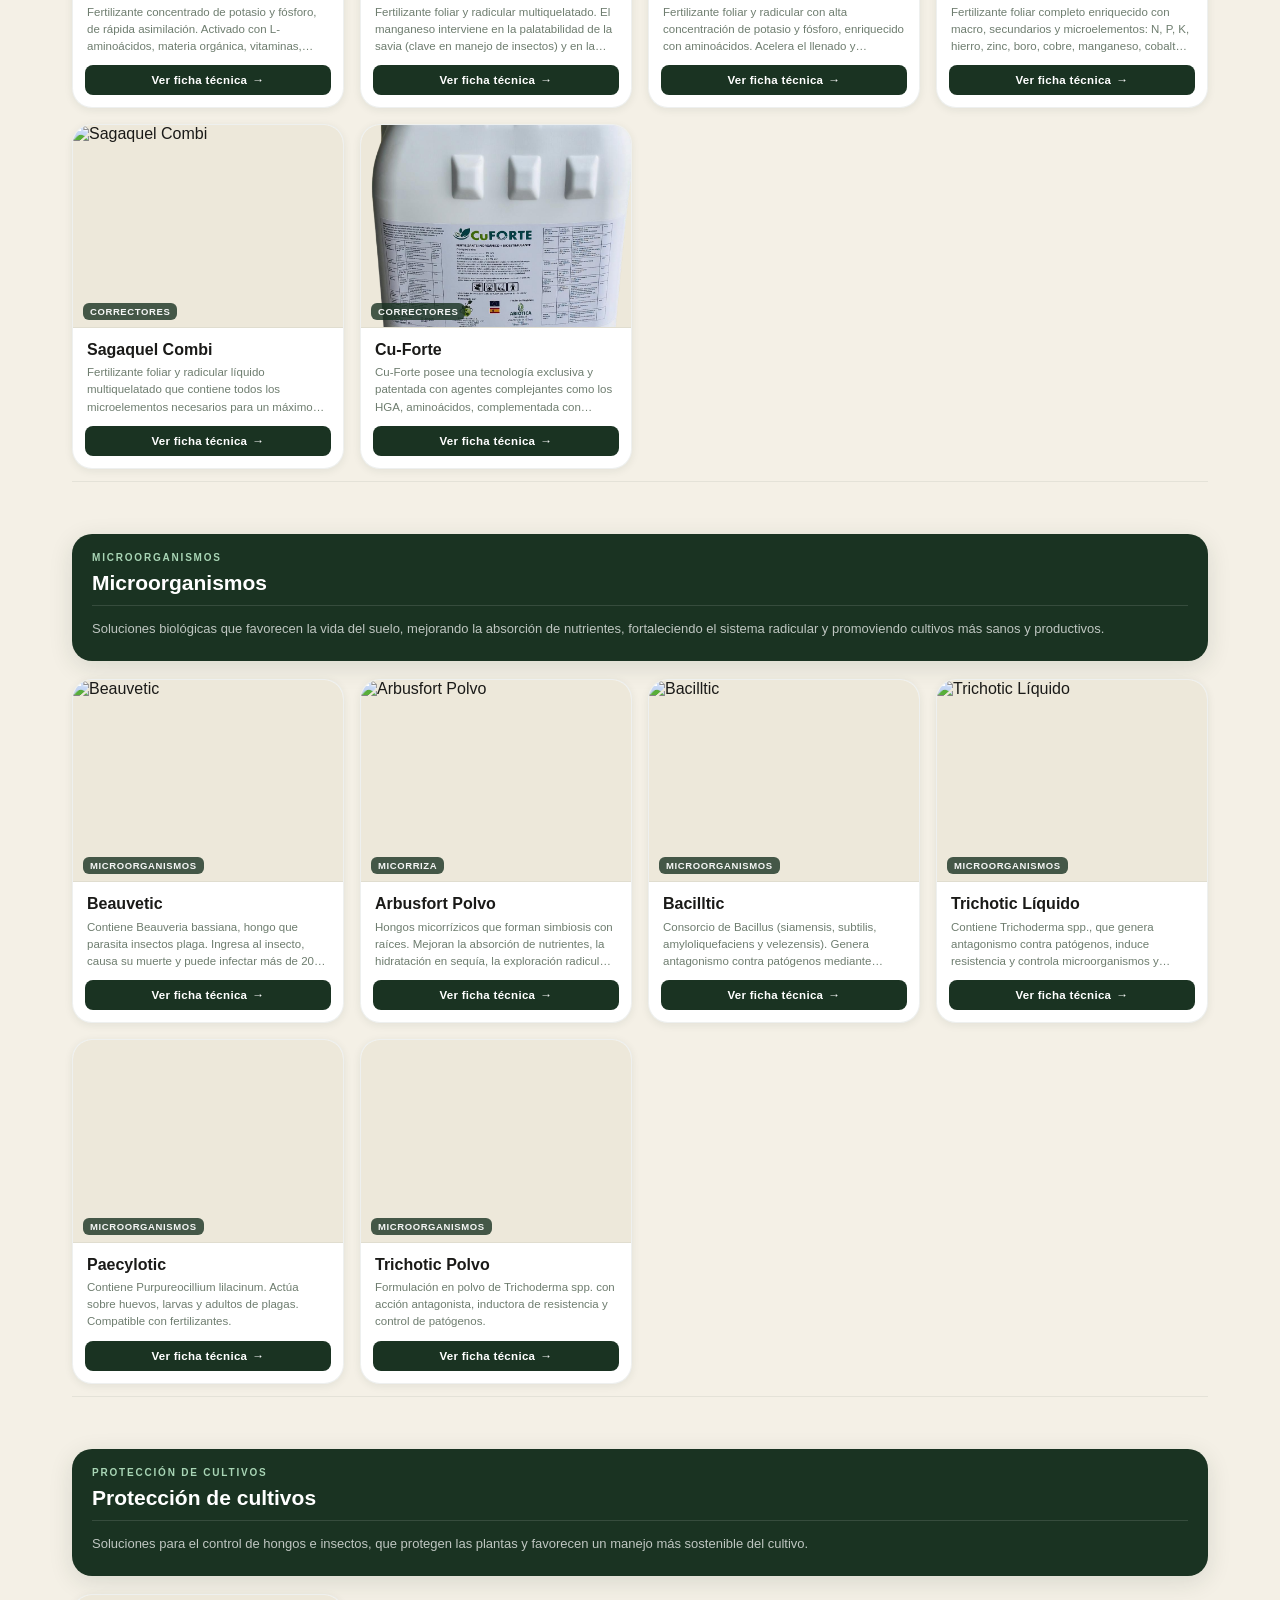
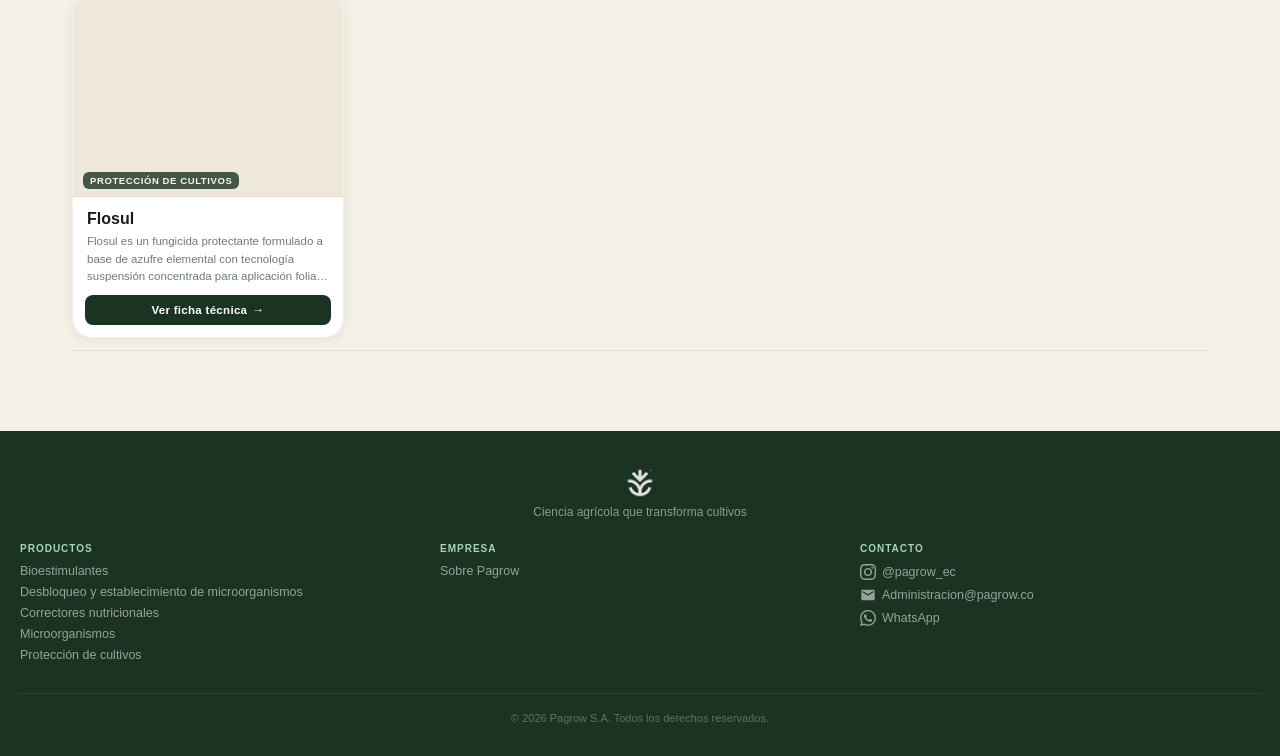
==== commit d49dac84: "favicon" ====
--- a/index.html
+++ b/index.html
@@ -30,7 +30,7 @@
         />
         <meta
             property="og:image"
-            content="https://pagrow.es/assets/images/logos-pagrow/png/color/ISOTIPO_BLANCO.png"
+            content="https://pagrow.es/assets/images/logos-pagrow/png/color/ISOTIPO_VERDE.png"
         />
         <meta property="og:url" content="https://pagrow.es/" />
         <meta property="og:locale" content="es_EC" />
@@ -47,7 +47,7 @@
         />
         <meta
             name="twitter:image"
-            content="https://pagrow.es/assets/images/logos-pagrow/png/color/ISOTIPO_BLANCO.png"
+            content="https://pagrow.es/assets/images/logos-pagrow/png/color/ISOTIPO_VERDE.png"
         />
 
         <!-- Security Headers (meta fallback — enforce via server headers in production) -->
@@ -73,11 +73,11 @@
             rel="icon"
             type="image/png"
             sizes="32x32"
-            href="assets/images/favicon/faviconv2-32x32.png"
+            href="assets/images/favicon/favicon-32x32.png"
         />
         <link
             rel="apple-touch-icon"
-            href="assets/images/favicon/faviconv2-32x32.png"
+            href="assets/images/favicon/favicon-32x32.png"
         />
 
         <!-- Structured Data -->
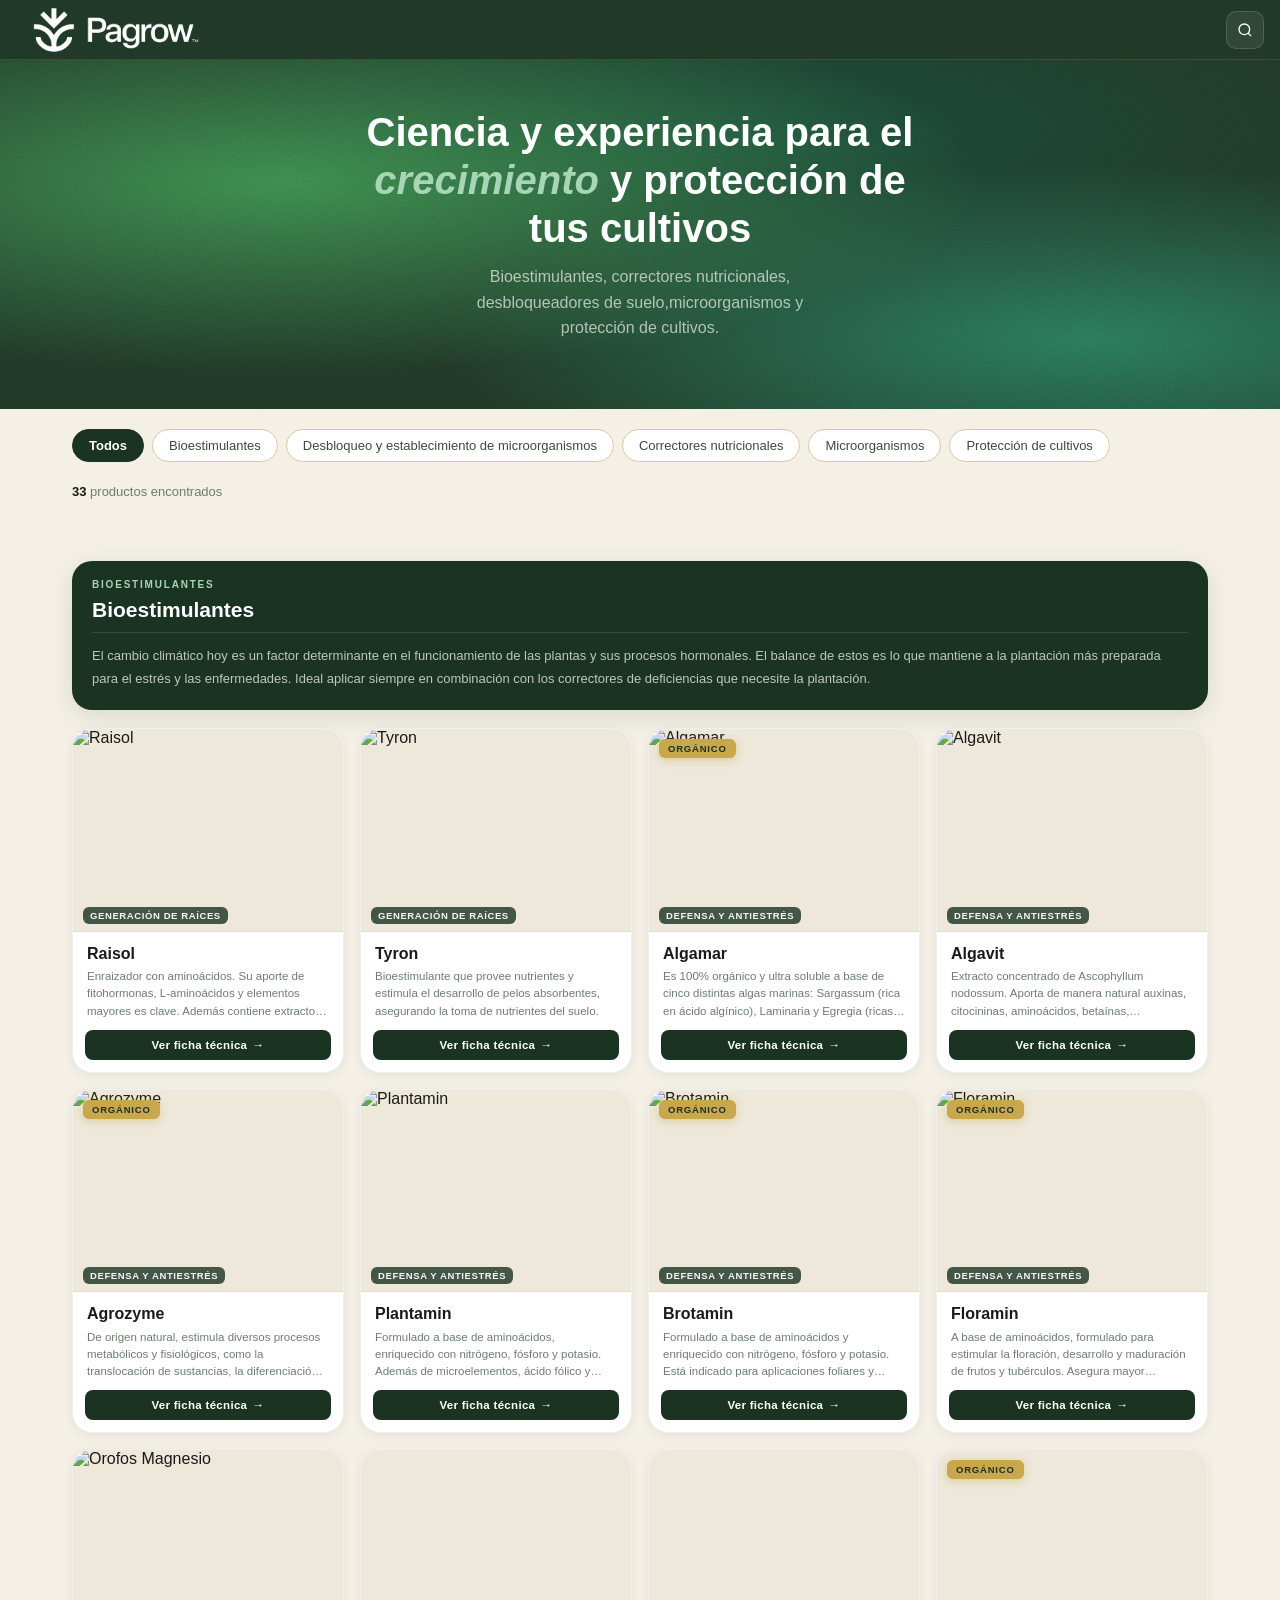
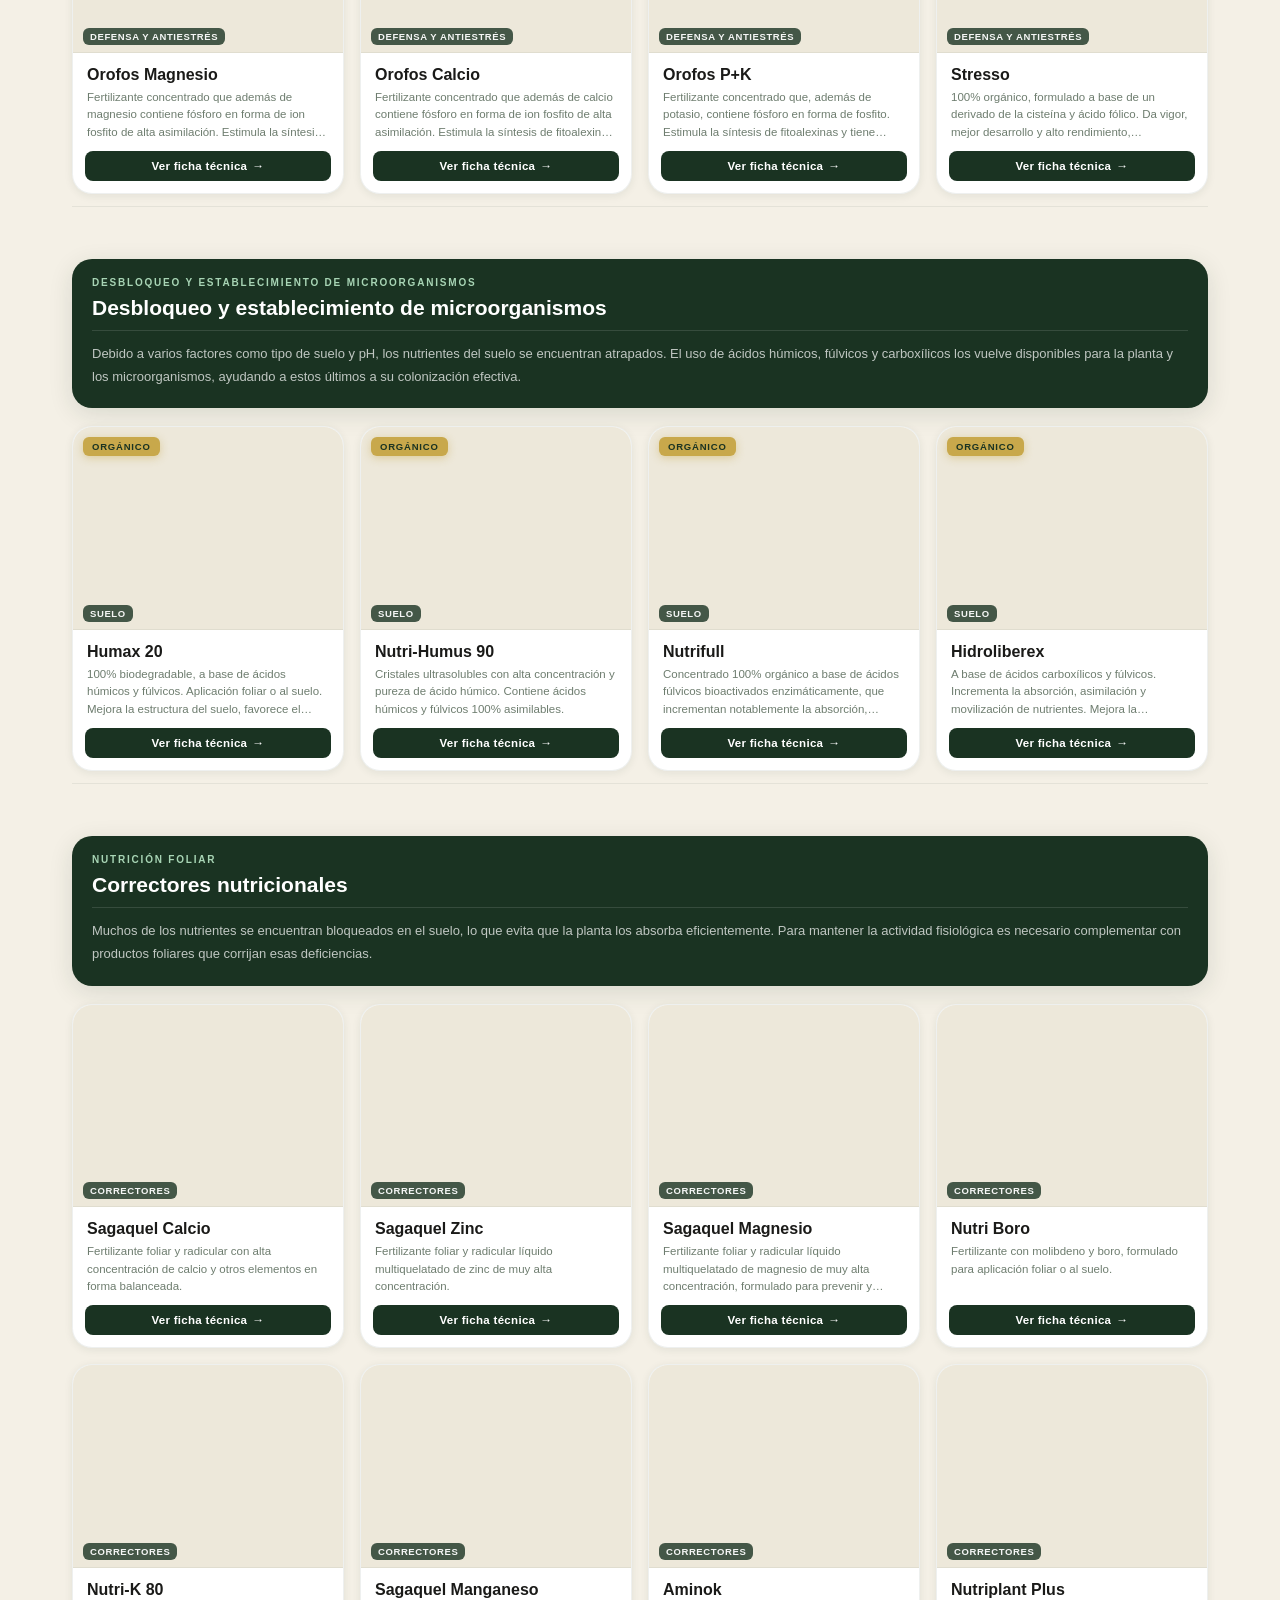
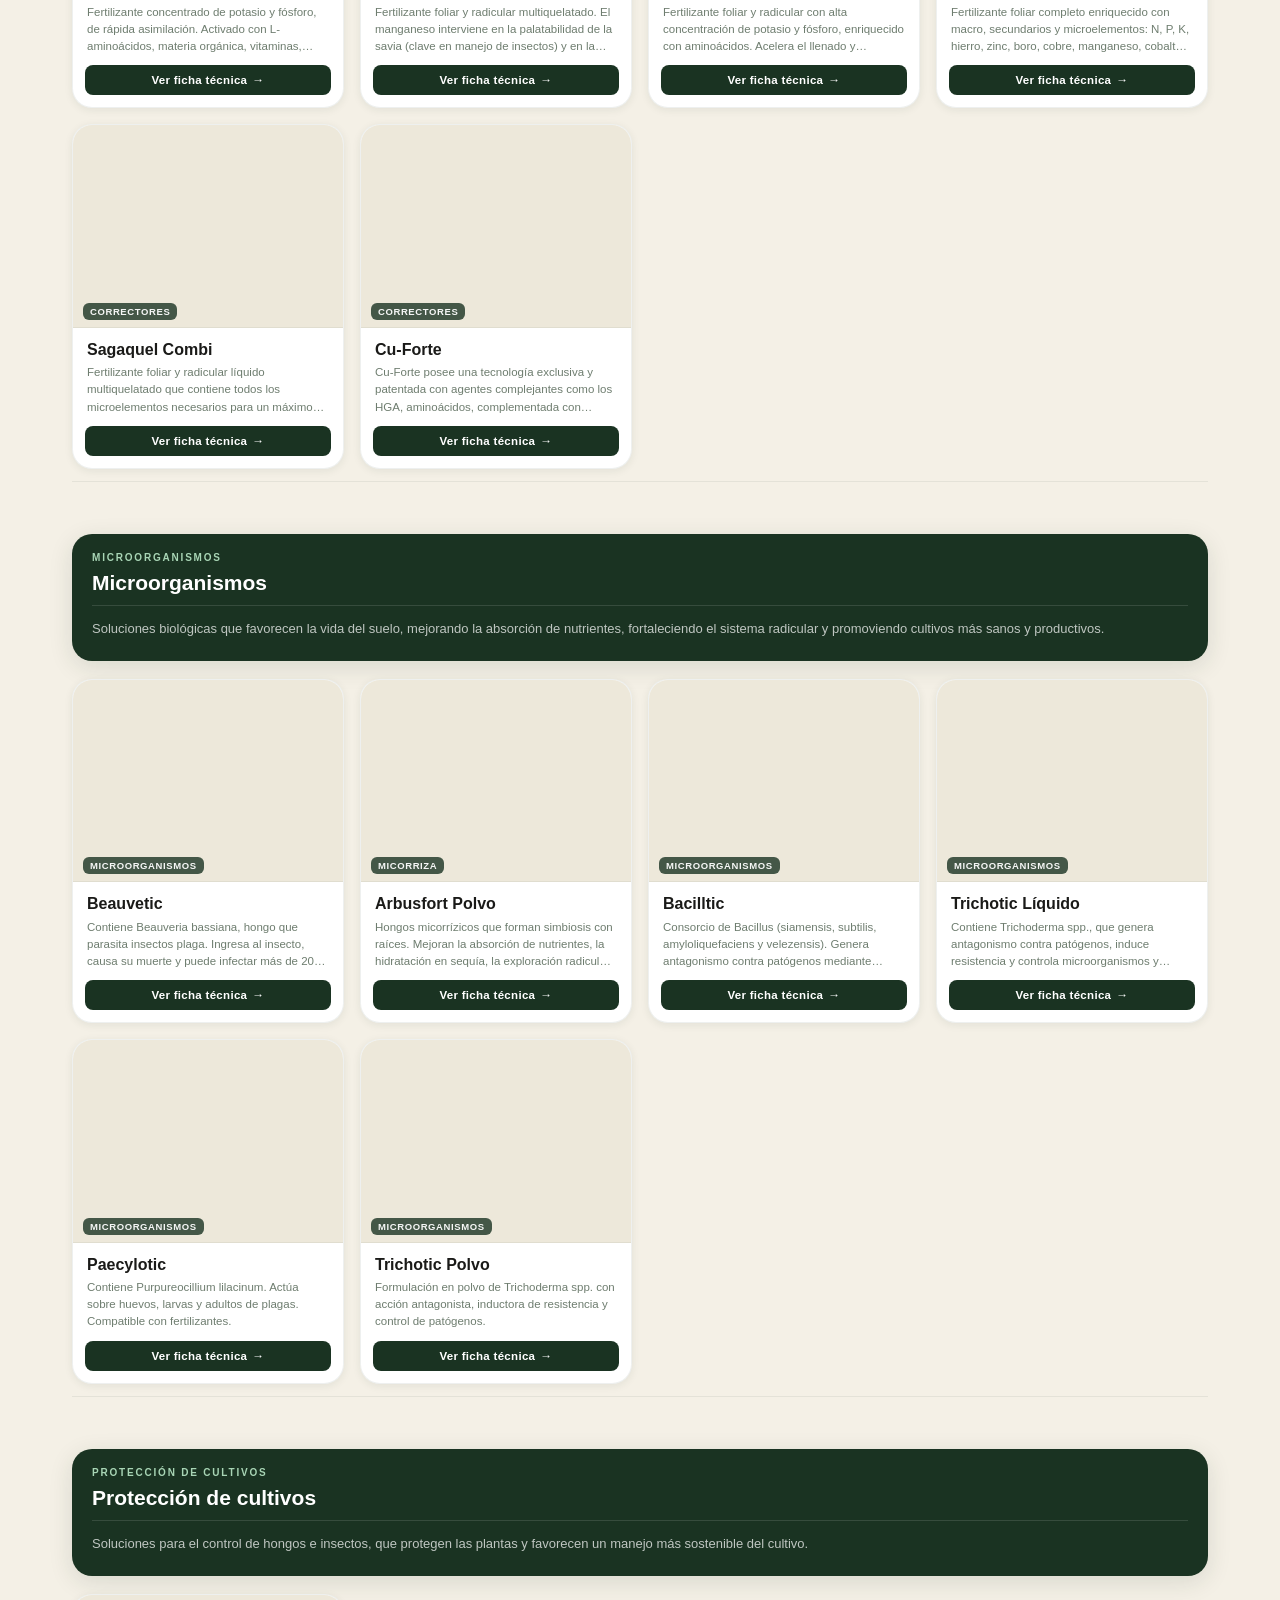
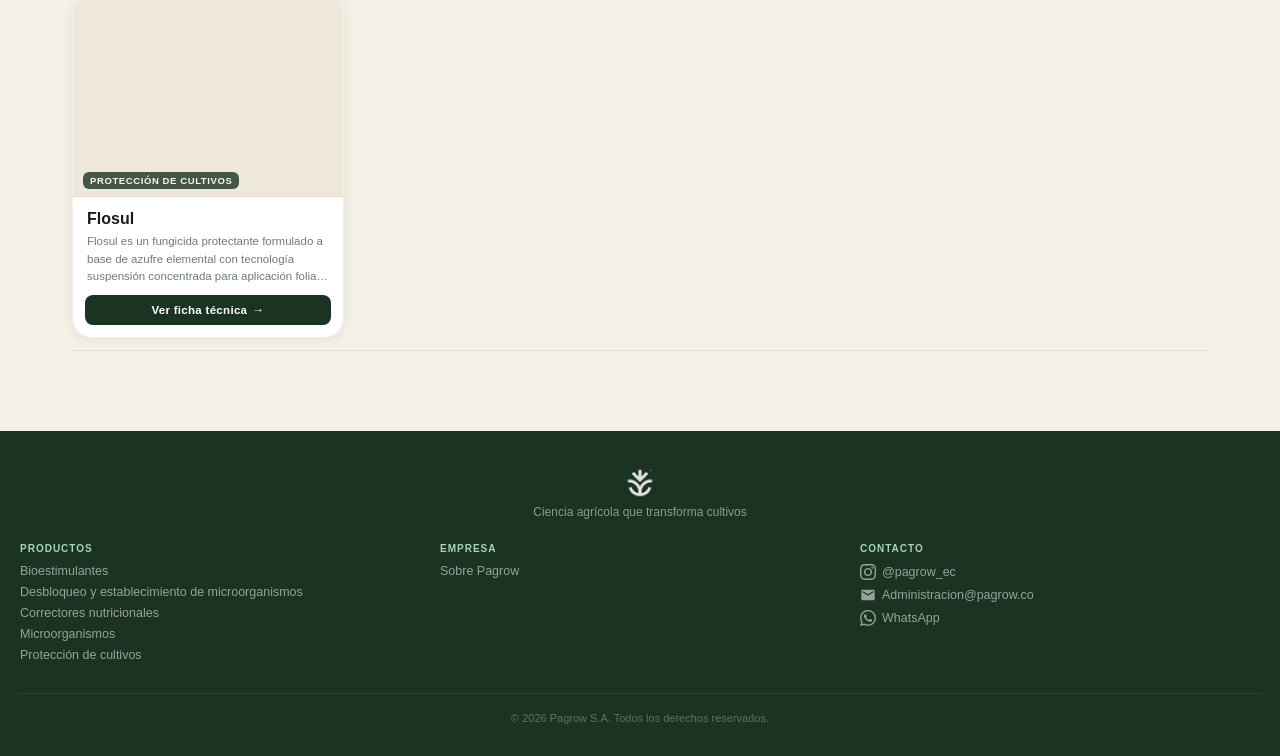
==== commit a28910ea: "fix upperletters" ====
--- a/index.html
+++ b/index.html
@@ -22,7 +22,7 @@
         <meta property="og:type" content="website" />
         <meta
             property="og:title"
-            content="Pagrow – Catálogo de Productos Agrícolas"
+            content="Pagrow – Catálogo de productos agrícolas"
         />
         <meta
             property="og:description"
@@ -39,7 +39,7 @@
         <meta name="twitter:card" content="summary_large_image" />
         <meta
             name="twitter:title"
-            content="Pagrow – Catálogo de Productos Agrícolas"
+            content="Pagrow – Catálogo de productos agrícolas"
         />
         <meta
             name="twitter:description"
@@ -99,7 +99,7 @@
             {
                 "@context": "https://schema.org",
                 "@type": "WebSite",
-                "name": "Pagrow – Catálogo de Productos Agrícolas",
+                "name": "Pagrow – Catálogo de productos agrícolas",
                 "url": "https://pagrow.es"
             }
         </script>
